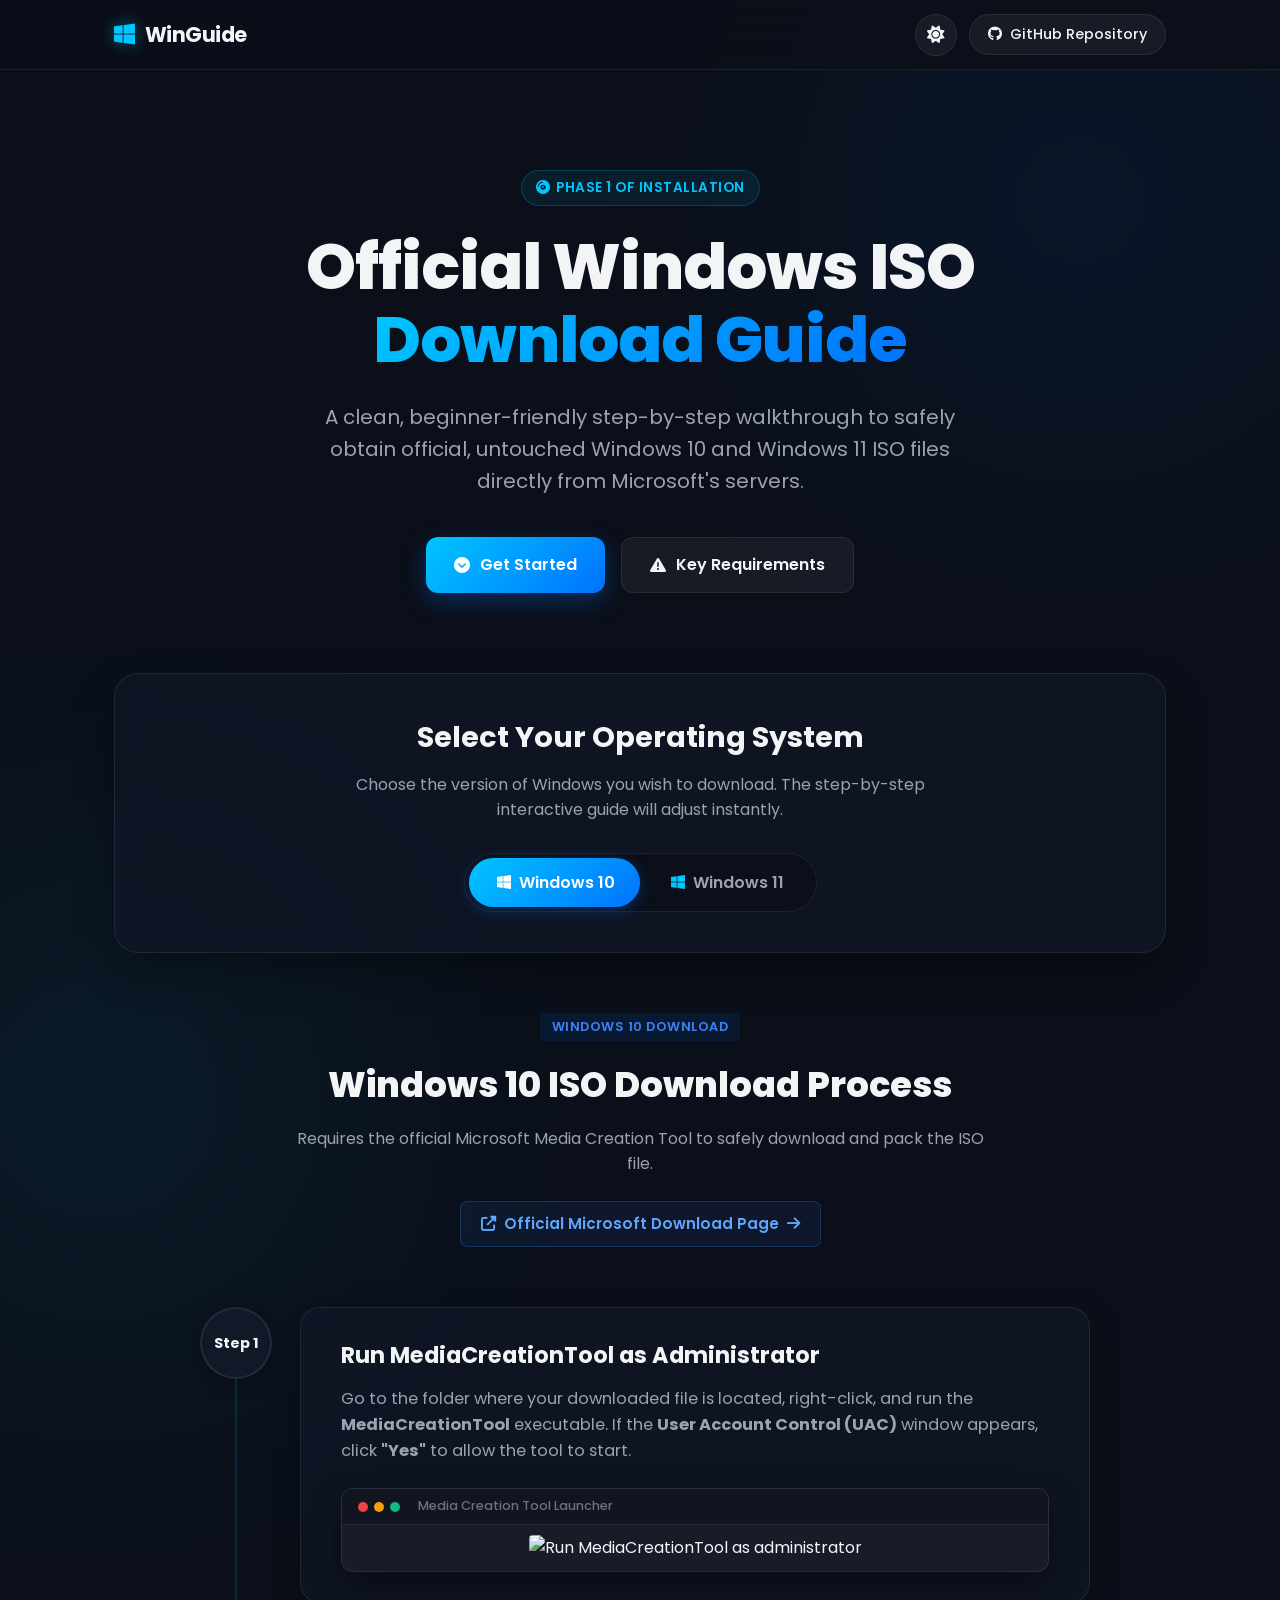
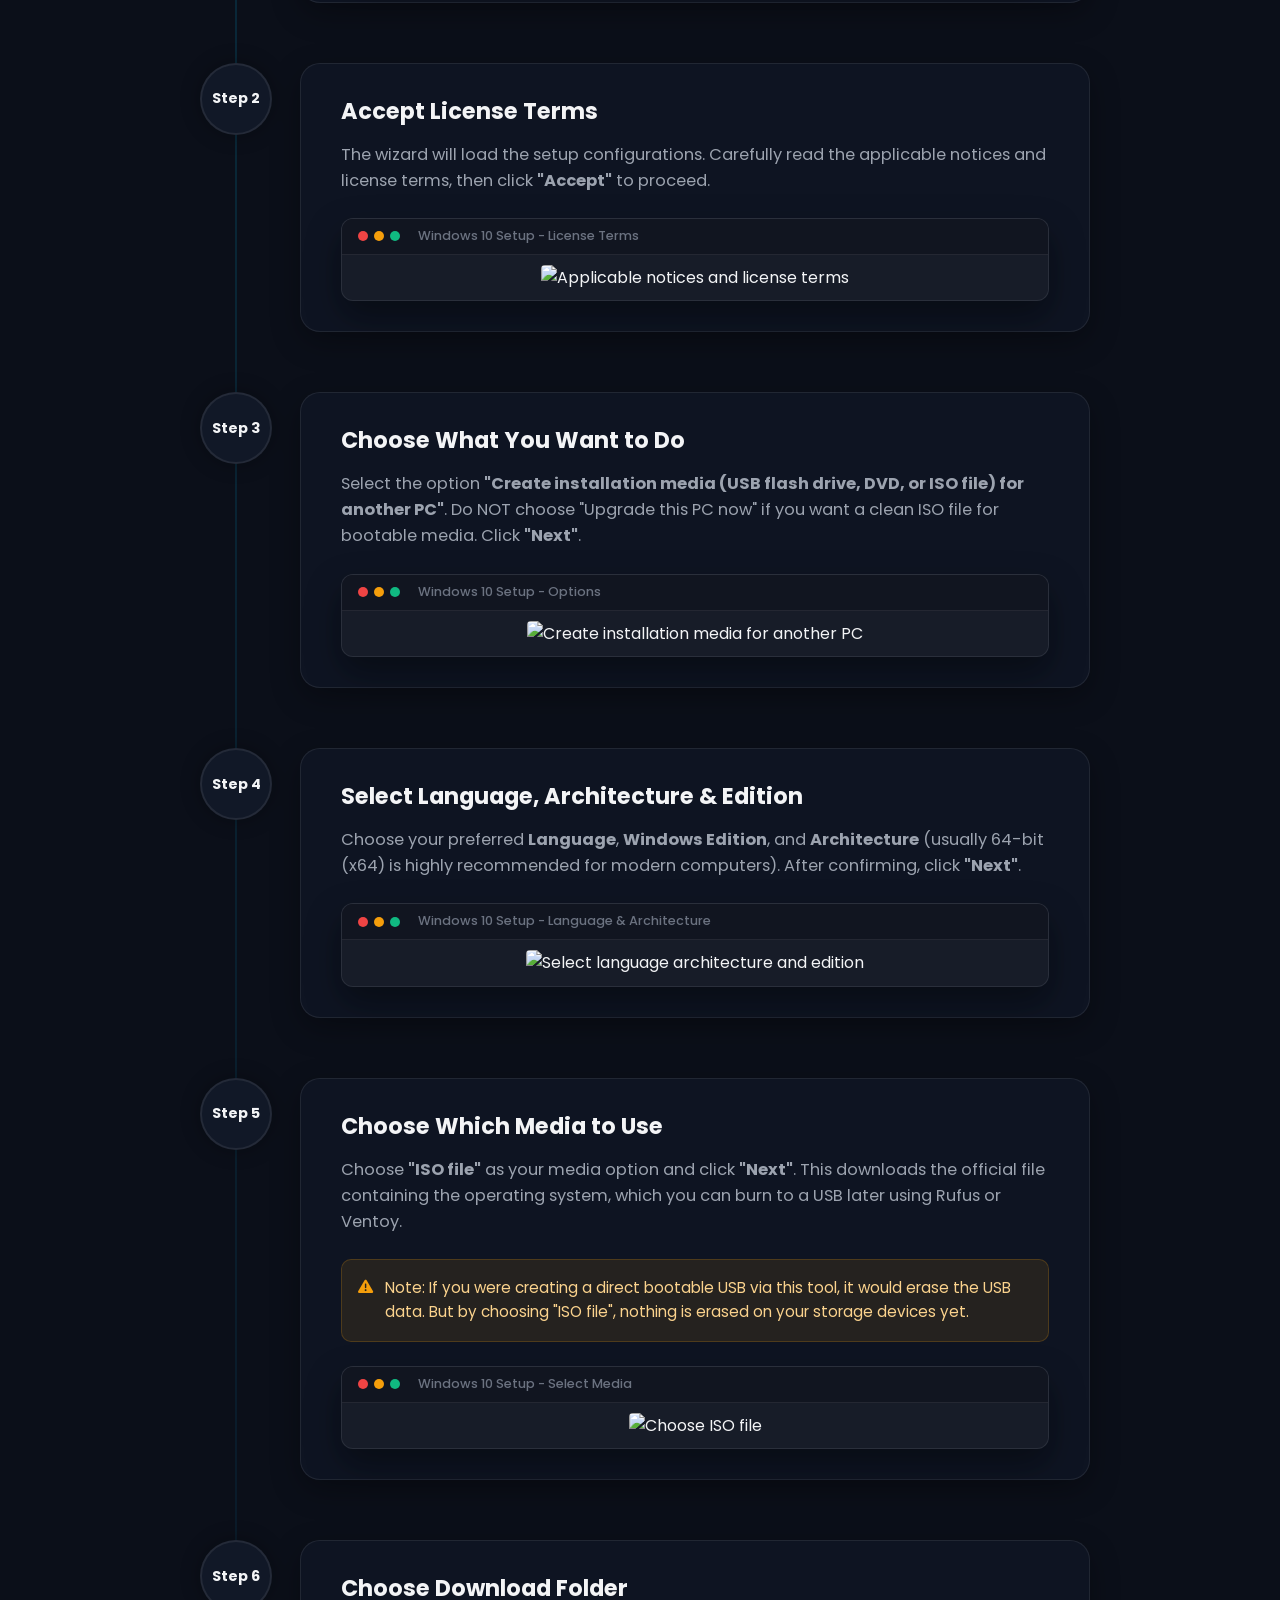
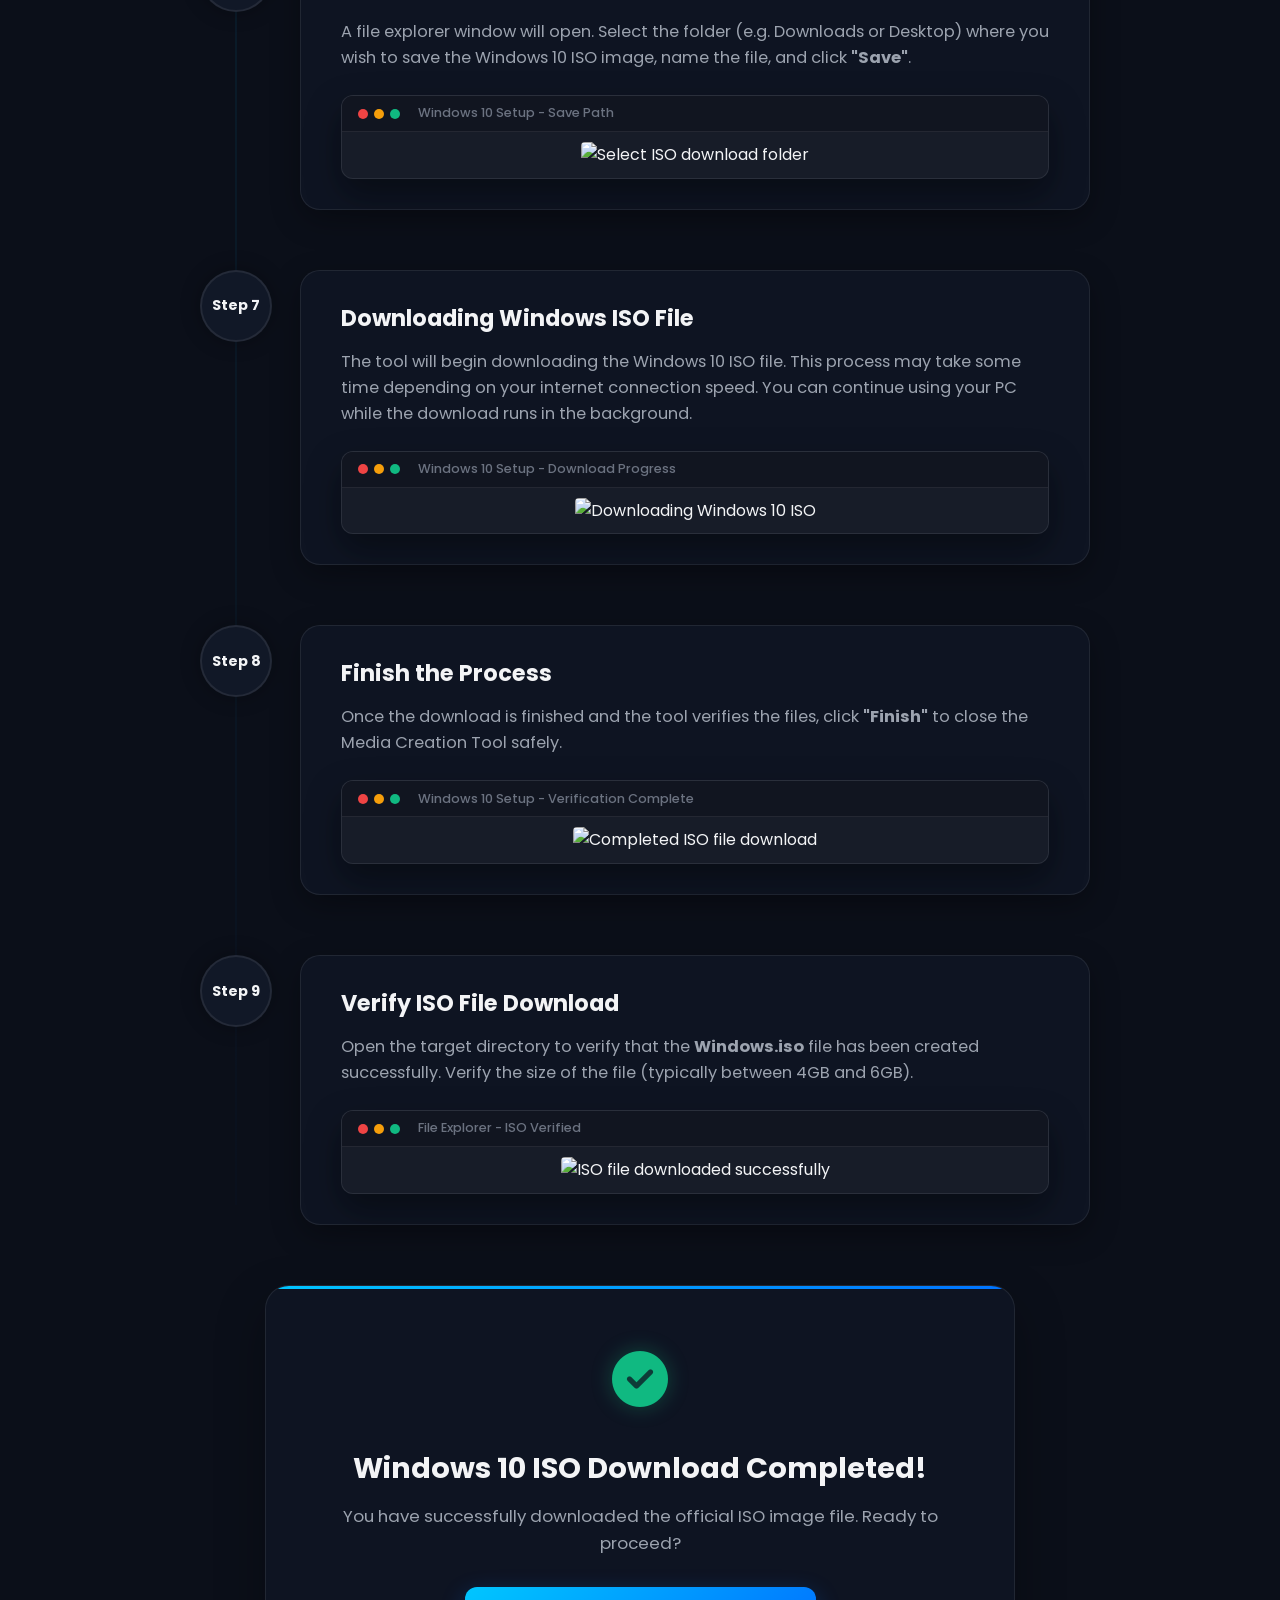
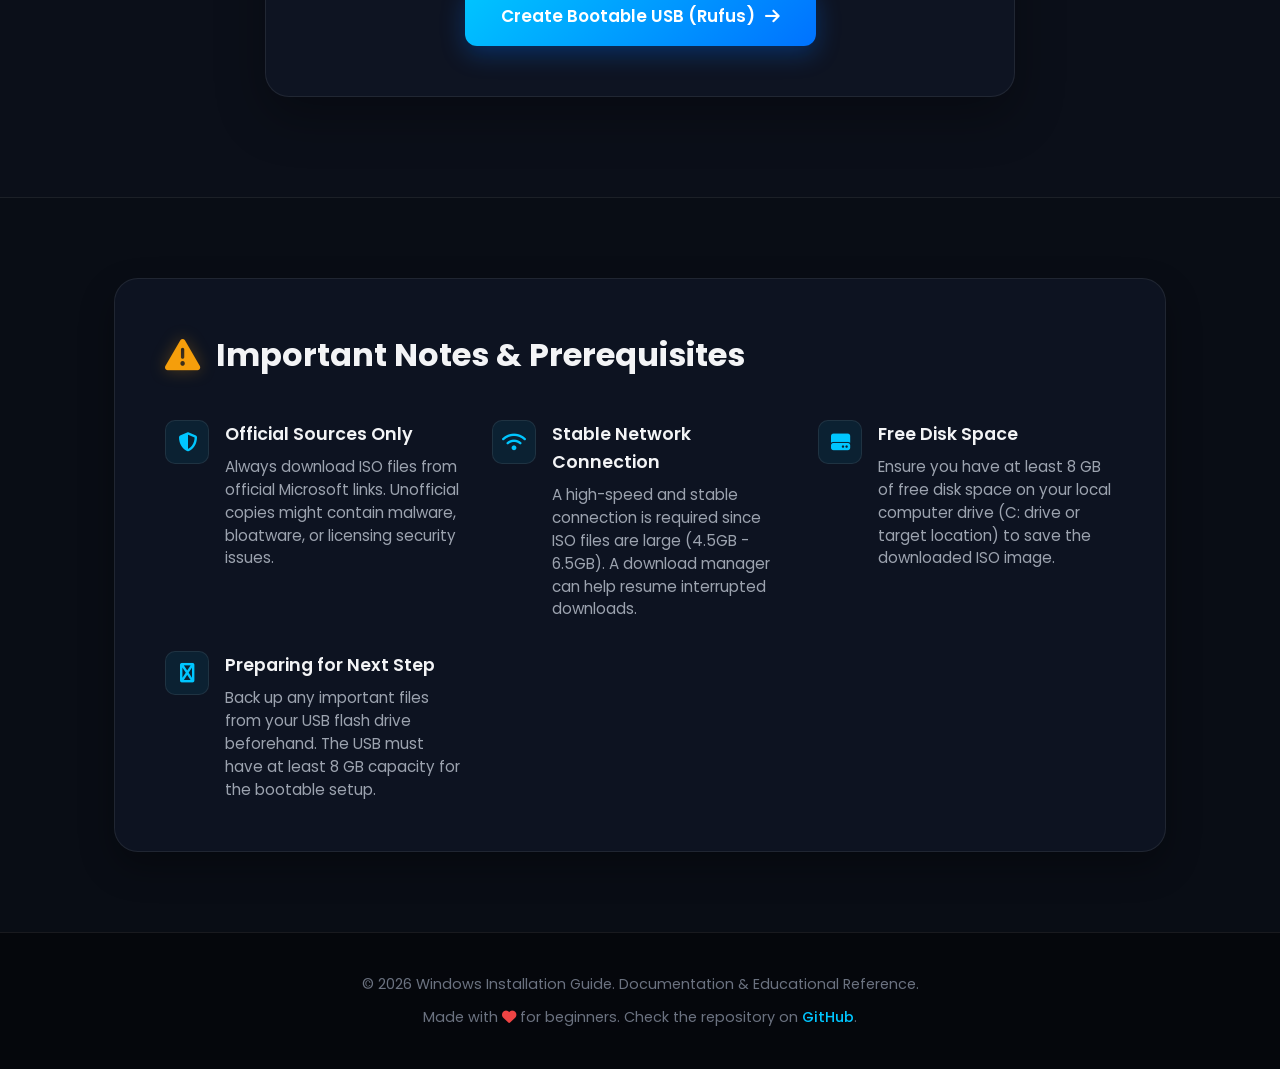
==== 01-Windows-ISO/index.html @ 9695eeeb "feat(01-Windows-ISO): add step-by-step interactive landing page website and update README summary" ====
<!DOCTYPE html>
<html lang="en">
<head>
    <meta charset="UTF-8">
    <meta name="viewport" content="width=device-width, initial-scale=1.0">
    <title>Official Windows ISO Download Guide | Step-by-Step</title>
    <!-- Meta tags for SEO -->
    <meta name="description" content="A premium, step-by-step interactive landing page guiding you on how to download official Windows 10 and Windows 11 ISO files directly from Microsoft.">
    <meta name="keywords" content="Windows 10, Windows 11, Download ISO, Official Windows ISO, Media Creation Tool, Microsoft, Guide">
    <meta name="author" content="Shariar-Ahamed">
    
    <!-- Google Fonts -->
    <link rel="preconnect" href="https://fonts.googleapis.com">
    <link rel="preconnect" href="https://fonts.gstatic.com" crossorigin>
    <link href="https://fonts.googleapis.com/css2?family=Poppins:wght@300;400;500;600;700;800&display=swap" rel="stylesheet">
    
    <!-- FontAwesome Icons -->
    <link rel="stylesheet" href="https://cdnjs.cloudflare.com/ajax/libs/font-awesome/6.4.0/css/all.min.css">
    
    <!-- Custom CSS -->
    <link rel="stylesheet" href="style.css">
</head>
<body>
    <!-- Background Glow Blobs -->
    <div class="glow-wrapper" aria-hidden="true">
        <div class="glow-blob blob-1"></div>
        <div class="glow-blob blob-2"></div>
    </div>

    <header class="main-header">
        <div class="container header-container">
            <a href="#" class="logo-link">
                <div class="logo">
                    <i class="fab fa-windows logo-icon"></i>
                    <span>WinGuide</span>
                </div>
            </a>
            <nav class="nav-links">
                <button class="theme-toggle-btn" id="theme-toggle" onclick="toggleTheme()" aria-label="Toggle theme">
                    <i class="fas fa-sun" id="theme-icon"></i>
                </button>
                <a href="https://github.com/Shariar-Ahamed/Windows-Installation-Guide" target="_blank" class="github-btn" id="header-github-link">
                    <i class="fab fa-github"></i> <span>GitHub Repository</span>
                </a>
            </nav>
        </div>
    </header>

    <main>
        <!-- Hero Section -->
        <section class="hero-section" id="hero">
            <div class="container hero-container">
                <span class="badge"><i class="fas fa-compact-disc"></i> Phase 1 of Installation</span>
                <h1 class="hero-title">Official Windows ISO <br><span class="gradient-text">Download Guide</span></h1>
                <p class="hero-subtitle">
                    A clean, beginner-friendly step-by-step walkthrough to safely obtain official, untouched Windows 10 and Windows 11 ISO files directly from Microsoft's servers.
                </p>
                <div class="hero-actions">
                    <a href="#guide-selector" class="btn btn-primary" id="cta-start-guide">
                        <i class="fas fa-chevron-circle-down"></i> Get Started
                    </a>
                    <a href="#important-notes" class="btn btn-secondary" id="cta-important-notes">
                        <i class="fas fa-exclamation-triangle"></i> Key Requirements
                    </a>
                </div>
            </div>
        </section>

        <!-- OS Selector & Toggle Section -->
        <section class="selector-section" id="guide-selector">
            <div class="container">
                <div class="selector-card">
                    <h2 class="selector-title">Select Your Operating System</h2>
                    <p class="selector-desc">Choose the version of Windows you wish to download. The step-by-step interactive guide will adjust instantly.</p>
                    
                    <div class="tabs-wrapper">
                        <div class="tab-slider-bg">
                            <button class="tab-btn active" id="tab-win10" onclick="switchOS('win10')">
                                <i class="fab fa-windows"></i> Windows 10
                            </button>
                            <button class="tab-btn" id="tab-win11" onclick="switchOS('win11')">
                                <i class="fab fa-windows blue-accent"></i> Windows 11
                            </button>
                            <div class="tab-slider" id="tab-slider"></div>
                        </div>
                    </div>
                </div>
            </div>
        </section>

        <!-- Windows 10 Step-by-Step Guide Section -->
        <section class="guide-container active" id="win10-guide-content">
            <div class="container">
                <div class="guide-header">
                    <div class="guide-info-badge">Windows 10 Download</div>
                    <h2>Windows 10 ISO Download Process</h2>
                    <p>Requires the official Microsoft Media Creation Tool to safely download and pack the ISO file.</p>
                    <a href="https://www.microsoft.com/en-us/software-download/windows10" target="_blank" class="official-download-btn" id="win10-official-link">
                        <i class="fas fa-external-link-alt"></i> Official Microsoft Download Page <i class="fas fa-arrow-right"></i>
                    </a>
                </div>

                <!-- Process Steps -->
                <div class="steps-timeline">
                    <!-- Step 1 -->
                    <div class="step-card" id="w10-step-1">
                        <div class="step-badge">Step 1</div>
                        <div class="step-content">
                            <h3 class="step-title">Run MediaCreationTool as Administrator</h3>
                            <p class="step-text">
                                Go to the folder where your downloaded file is located, right-click, and run the <strong>MediaCreationTool</strong> executable. If the <strong>User Account Control (UAC)</strong> window appears, click <strong>"Yes"</strong> to allow the tool to start.
                            </p>
                            <div class="window-mock">
                                <div class="window-header">
                                    <span class="dot dot-red"></span>
                                    <span class="dot dot-yellow"></span>
                                    <span class="dot dot-green"></span>
                                    <span class="window-title-text">Media Creation Tool Launcher</span>
                                </div>
                                <div class="window-body">
                                    <img src="https://i.postimg.cc/xTmRYmpc/Screenshot-2026-05-22-070928.png" alt="Run MediaCreationTool as administrator" class="step-image" loading="lazy">
                                </div>
                            </div>
                        </div>
                    </div>

                    <!-- Step 2 -->
                    <div class="step-card" id="w10-step-2">
                        <div class="step-badge">Step 2</div>
                        <div class="step-content">
                            <h3 class="step-title">Accept License Terms</h3>
                            <p class="step-text">
                                The wizard will load the setup configurations. Carefully read the applicable notices and license terms, then click <strong>"Accept"</strong> to proceed.
                            </p>
                            <div class="window-mock">
                                <div class="window-header">
                                    <span class="dot dot-red"></span>
                                    <span class="dot dot-yellow"></span>
                                    <span class="dot dot-green"></span>
                                    <span class="window-title-text">Windows 10 Setup - License Terms</span>
                                </div>
                                <div class="window-body">
                                    <img src="https://i.postimg.cc/2jJcr202/Iso-1.png" alt="Applicable notices and license terms" class="step-image" loading="lazy">
                                </div>
                            </div>
                        </div>
                    </div>

                    <!-- Step 3 -->
                    <div class="step-card" id="w10-step-3">
                        <div class="step-badge">Step 3</div>
                        <div class="step-content">
                            <h3 class="step-title">Choose What You Want to Do</h3>
                            <p class="step-text">
                                Select the option <strong>"Create installation media (USB flash drive, DVD, or ISO file) for another PC"</strong>. Do NOT choose "Upgrade this PC now" if you want a clean ISO file for bootable media. Click <strong>"Next"</strong>.
                            </p>
                            <div class="window-mock">
                                <div class="window-header">
                                    <span class="dot dot-red"></span>
                                    <span class="dot dot-yellow"></span>
                                    <span class="dot dot-green"></span>
                                    <span class="window-title-text">Windows 10 Setup - Options</span>
                                </div>
                                <div class="window-body">
                                    <img src="https://i.postimg.cc/BvVYbpqG/Iso-2.png" alt="Create installation media for another PC" class="step-image" loading="lazy">
                                </div>
                            </div>
                        </div>
                    </div>

                    <!-- Step 4 -->
                    <div class="step-card" id="w10-step-4">
                        <div class="step-badge">Step 4</div>
                        <div class="step-content">
                            <h3 class="step-title">Select Language, Architecture & Edition</h3>
                            <p class="step-text">
                                Choose your preferred <strong>Language</strong>, <strong>Windows Edition</strong>, and <strong>Architecture</strong> (usually 64-bit (x64) is highly recommended for modern computers). After confirming, click <strong>"Next"</strong>.
                            </p>
                            <div class="window-mock">
                                <div class="window-header">
                                    <span class="dot dot-red"></span>
                                    <span class="dot dot-yellow"></span>
                                    <span class="dot dot-green"></span>
                                    <span class="window-title-text">Windows 10 Setup - Language & Architecture</span>
                                </div>
                                <div class="window-body">
                                    <img src="https://i.postimg.cc/7L0GJY4b/Iso-3.png" alt="Select language architecture and edition" class="step-image" loading="lazy">
                                </div>
                            </div>
                        </div>
                    </div>

                    <!-- Step 5 -->
                    <div class="step-card" id="w10-step-5">
                        <div class="step-badge">Step 5</div>
                        <div class="step-content">
                            <h3 class="step-title">Choose Which Media to Use</h3>
                            <p class="step-text">
                                Choose <strong>"ISO file"</strong> as your media option and click <strong>"Next"</strong>. This downloads the official file containing the operating system, which you can burn to a USB later using Rufus or Ventoy.
                            </p>
                            <div class="step-alert warning">
                                <i class="fas fa-exclamation-triangle"></i>
                                <span>Note: If you were creating a direct bootable USB via this tool, it would erase the USB data. But by choosing "ISO file", nothing is erased on your storage devices yet.</span>
                            </div>
                            <div class="window-mock">
                                <div class="window-header">
                                    <span class="dot dot-red"></span>
                                    <span class="dot dot-yellow"></span>
                                    <span class="dot dot-green"></span>
                                    <span class="window-title-text">Windows 10 Setup - Select Media</span>
                                </div>
                                <div class="window-body">
                                    <img src="https://i.postimg.cc/Hs8pkvHR/Iso-4.png" alt="Choose ISO file" class="step-image" loading="lazy">
                                </div>
                            </div>
                        </div>
                    </div>

                    <!-- Step 6 -->
                    <div class="step-card" id="w10-step-6">
                        <div class="step-badge">Step 6</div>
                        <div class="step-content">
                            <h3 class="step-title">Choose Download Folder</h3>
                            <p class="step-text">
                                A file explorer window will open. Select the folder (e.g. Downloads or Desktop) where you wish to save the Windows 10 ISO image, name the file, and click <strong>"Save"</strong>.
                            </p>
                            <div class="window-mock">
                                <div class="window-header">
                                    <span class="dot dot-red"></span>
                                    <span class="dot dot-yellow"></span>
                                    <span class="dot dot-green"></span>
                                    <span class="window-title-text">Windows 10 Setup - Save Path</span>
                                </div>
                                <div class="window-body">
                                    <img src="https://i.postimg.cc/Dy82zqtx/Iso-5.png" alt="Select ISO download folder" class="step-image" loading="lazy">
                                </div>
                            </div>
                        </div>
                    </div>

                    <!-- Step 7 -->
                    <div class="step-card" id="w10-step-7">
                        <div class="step-badge">Step 7</div>
                        <div class="step-content">
                            <h3 class="step-title">Downloading Windows ISO File</h3>
                            <p class="step-text">
                                The tool will begin downloading the Windows 10 ISO file. This process may take some time depending on your internet connection speed. You can continue using your PC while the download runs in the background.
                            </p>
                            <div class="window-mock">
                                <div class="window-header">
                                    <span class="dot dot-red"></span>
                                    <span class="dot dot-yellow"></span>
                                    <span class="dot dot-green"></span>
                                    <span class="window-title-text">Windows 10 Setup - Download Progress</span>
                                </div>
                                <div class="window-body">
                                    <img src="https://i.postimg.cc/Qd7ShySs/Iso-6.png" alt="Downloading Windows 10 ISO" class="step-image" loading="lazy">
                                </div>
                            </div>
                        </div>
                    </div>

                    <!-- Step 8 -->
                    <div class="step-card" id="w10-step-8">
                        <div class="step-badge">Step 8</div>
                        <div class="step-content">
                            <h3 class="step-title">Finish the Process</h3>
                            <p class="step-text">
                                Once the download is finished and the tool verifies the files, click <strong>"Finish"</strong> to close the Media Creation Tool safely.
                            </p>
                            <div class="window-mock">
                                <div class="window-header">
                                    <span class="dot dot-red"></span>
                                    <span class="dot dot-yellow"></span>
                                    <span class="dot dot-green"></span>
                                    <span class="window-title-text">Windows 10 Setup - Verification Complete</span>
                                </div>
                                <div class="window-body">
                                    <img src="https://i.postimg.cc/xTpTns8x/Iso-7.png" alt="Completed ISO file download" class="step-image" loading="lazy">
                                </div>
                            </div>
                        </div>
                    </div>

                    <!-- Step 9 -->
                    <div class="step-card" id="w10-step-9">
                        <div class="step-badge">Step 9</div>
                        <div class="step-content">
                            <h3 class="step-title">Verify ISO File Download</h3>
                            <p class="step-text">
                                Open the target directory to verify that the <strong>Windows.iso</strong> file has been created successfully. Verify the size of the file (typically between 4GB and 6GB).
                            </p>
                            <div class="window-mock">
                                <div class="window-header">
                                    <span class="dot dot-red"></span>
                                    <span class="dot dot-yellow"></span>
                                    <span class="dot dot-green"></span>
                                    <span class="window-title-text">File Explorer - ISO Verified</span>
                                </div>
                                <div class="window-body">
                                    <img src="https://i.postimg.cc/3x26nRsk/Iso-8.png" alt="ISO file downloaded successfully" class="step-image" loading="lazy">
                                </div>
                            </div>
                        </div>
                    </div>
                </div>

                <div class="success-footer-card">
                    <div class="success-icon"><i class="fas fa-check-circle"></i></div>
                    <h3>Windows 10 ISO Download Completed!</h3>
                    <p>You have successfully downloaded the official ISO image file. Ready to proceed?</p>
                    <a href="../02-Bootable-USB-Setup/README.md" class="btn btn-primary btn-next-step" id="w10-next-step-link">
                        Create Bootable USB (Rufus) <i class="fas fa-arrow-right"></i>
                    </a>
                </div>
            </div>
        </section>

        <!-- Windows 11 Step-by-Step Guide Section -->
        <section class="guide-container" id="win11-guide-content">
            <div class="container">
                <div class="guide-header">
                    <div class="guide-info-badge win11-badge">Windows 11 Download</div>
                    <h2>Windows 11 ISO Download Process</h2>
                    <p>Windows 11 ISO files can be downloaded directly from the browser without needing a Media Creation Tool.</p>
                    <a href="https://www.microsoft.com/en-us/software-download/windows11" target="_blank" class="official-download-btn win11-btn" id="win11-official-link">
                        <i class="fas fa-external-link-alt"></i> Official Microsoft Download Page <i class="fas fa-arrow-right"></i>
                    </a>
                </div>

                <!-- Process Steps -->
                <div class="steps-timeline">
                    <!-- Step 1 -->
                    <div class="step-card" id="w11-step-1">
                        <div class="step-badge win11-bg">Step 1</div>
                        <div class="step-content">
                            <h3 class="step-title">Select Windows 11 Multi-Edition ISO</h3>
                            <p class="step-text">
                                On the Microsoft Windows 11 download page, scroll down to the section titled <strong>"Download Windows 11 Disk Image (ISO) for x64 Devices"</strong>. In the dropdown menu, select <strong>"Windows 11 (multi-edition ISO for x64 devices)"</strong>, then click <strong>"Download Now"</strong>.
                            </p>
                            <div class="window-mock">
                                <div class="window-header">
                                    <span class="dot dot-red"></span>
                                    <span class="dot dot-yellow"></span>
                                    <span class="dot dot-green"></span>
                                    <span class="window-title-text">Microsoft Edge - Choose Windows 11 ISO</span>
                                </div>
                                <div class="window-body">
                                    <img src="https://i.postimg.cc/kgSyJCBz/win-11-1.png" alt="Select Windows 11 and Confirm" class="step-image" loading="lazy">
                                </div>
                            </div>
                        </div>
                    </div>

                    <!-- Step 2 -->
                    <div class="step-card" id="w11-step-2">
                        <div class="step-badge win11-bg">Step 2</div>
                        <div class="step-content">
                            <h3 class="step-title">Select Product Language</h3>
                            <p class="step-text">
                                A new section will appear asking to select the product language. Choose your preferred language (e.g., <strong>English (United States)</strong> or <strong>English International</strong>) and click <strong>"Confirm"</strong>.
                            </p>
                            <div class="window-mock">
                                <div class="window-header">
                                    <span class="dot dot-red"></span>
                                    <span class="dot dot-yellow"></span>
                                    <span class="dot dot-green"></span>
                                    <span class="window-title-text">Microsoft Edge - Language Selection</span>
                                </div>
                                <div class="window-body">
                                    <img src="https://i.postimg.cc/kgNtYgVb/win-11-2.png" alt="Select Windows 11 product language" class="step-image" loading="lazy">
                                </div>
                            </div>
                        </div>
                    </div>

                    <!-- Step 3 -->
                    <div class="step-card" id="w11-step-3">
                        <div class="step-badge win11-bg">Step 3</div>
                        <div class="step-content">
                            <h3 class="step-title">Download Windows 11 ISO File</h3>
                            <p class="step-text">
                                A download link will be generated (valid for 24 hours). Click on the <strong>"64-bit Download"</strong> button to start downloading the Windows 11 ISO image file directly through your web browser.
                            </p>
                            <div class="window-mock">
                                <div class="window-header">
                                    <span class="dot dot-red"></span>
                                    <span class="dot dot-yellow"></span>
                                    <span class="dot dot-green"></span>
                                    <span class="window-title-text">Microsoft Edge - Direct Download Button</span>
                                </div>
                                <div class="window-body">
                                    <img src="https://i.postimg.cc/59Z3Zj0M/win-11-3.png" alt="64-bit Download Windows 11 ISO file" class="step-image" loading="lazy">
                                </div>
                            </div>
                        </div>
                    </div>

                    <!-- Step 4 -->
                    <div class="step-card" id="w11-step-4">
                        <div class="step-badge win11-bg">Step 4</div>
                        <div class="step-content">
                            <h3 class="step-title">Verify Downloaded ISO File</h3>
                            <p class="step-text">
                                Monitor your browser's download manager. Once finished, navigate to your download directory and verify the ISO file. It will typically be named similarly to <code>Win11_25H2_English_x64_v2.iso</code> (depending on the release version) and have a size of around 5GB to 6.5GB.
                            </p>
                            <div class="window-mock">
                                <div class="window-header">
                                    <span class="dot dot-red"></span>
                                    <span class="dot dot-yellow"></span>
                                    <span class="dot dot-green"></span>
                                    <span class="window-title-text">Browser Downloads History</span>
                                </div>
                                <div class="window-body">
                                    <img src="https://i.postimg.cc/tTV24RhD/win-11-4.png" alt="Verify Windows 11 ISO download" class="step-image" loading="lazy">
                                </div>
                            </div>
                        </div>
                    </div>
                </div>

                <div class="success-footer-card">
                    <div class="success-icon win11-text"><i class="fas fa-check-circle"></i></div>
                    <h3>Windows 11 ISO Download Completed!</h3>
                    <p>You have successfully downloaded the official Windows 11 ISO file. Ready to proceed?</p>
                    <a href="../02-Bootable-USB-Setup/README.md" class="btn btn-primary win11-bg btn-next-step" id="w11-next-step-link">
                        Create Bootable USB (Rufus) <i class="fas fa-arrow-right"></i>
                    </a>
                </div>
            </div>
        </section>

        <!-- Important Notes Section -->
        <section class="notes-section" id="important-notes">
            <div class="container">
                <div class="notes-card">
                    <div class="notes-header">
                        <i class="fas fa-exclamation-triangle warning-icon"></i>
                        <h2>Important Notes & Prerequisites</h2>
                    </div>
                    <div class="notes-grid">
                        <div class="note-item">
                            <div class="note-icon"><i class="fas fa-shield-alt"></i></div>
                            <div class="note-info">
                                <h4>Official Sources Only</h4>
                                <p>Always download ISO files from official Microsoft links. Unofficial copies might contain malware, bloatware, or licensing security issues.</p>
                            </div>
                        </div>
                        <div class="note-item">
                            <div class="note-icon"><i class="fas fa-wifi"></i></div>
                            <div class="note-info">
                                <h4>Stable Network Connection</h4>
                                <p>A high-speed and stable connection is required since ISO files are large (4.5GB - 6.5GB). A download manager can help resume interrupted downloads.</p>
                            </div>
                        </div>
                        <div class="note-item">
                            <div class="note-icon"><i class="fas fa-hdd"></i></div>
                            <div class="note-info">
                                <h4>Free Disk Space</h4>
                                <p>Ensure you have at least 8 GB of free disk space on your local computer drive (C: drive or target location) to save the downloaded ISO image.</p>
                            </div>
                        </div>
                        <div class="note-item">
                            <div class="note-icon"><i class="fas fa-usb"></i></div>
                            <div class="note-info">
                                <h4>Preparing for Next Step</h4>
                                <p>Back up any important files from your USB flash drive beforehand. The USB must have at least 8 GB capacity for the bootable setup.</p>
                            </div>
                        </div>
                    </div>
                </div>
            </div>
        </section>
    </main>

    <!-- Footer -->
    <footer class="main-footer">
        <div class="container footer-content">
            <p>&copy; 2026 Windows Installation Guide. Documentation & Educational Reference.</p>
            <p>Made with <i class="fas fa-heart" style="color: #ef4444;"></i> for beginners. Check the repository on <a href="https://github.com/Shariar-Ahamed/Windows-Installation-Guide" target="_blank" class="footer-link">GitHub</a>.</p>
        </div>
    </footer>

    <!-- JS Logic for Tabs Switching -->
    <script>
        function switchOS(os) {
            // Get elements
            const tabWin10 = document.getElementById('tab-win10');
            const tabWin11 = document.getElementById('tab-win11');
            const slider = document.getElementById('tab-slider');
            const win10Content = document.getElementById('win10-guide-content');
            const win11Content = document.getElementById('win11-guide-content');

            if (os === 'win10') {
                // Set active tab
                tabWin10.classList.add('active');
                tabWin11.classList.remove('active');
                slider.style.left = '4px';
                
                // Show content
                win10Content.classList.add('active');
                win11Content.classList.remove('active');
            } else if (os === 'win11') {
                // Set active tab
                tabWin11.classList.add('active');
                tabWin10.classList.remove('active');
                
                // Calculate width to position the slider thumb on Windows 11
                const btnWidth = tabWin10.offsetWidth;
                slider.style.left = (btnWidth + 4) + 'px';

                // Show content
                win11Content.classList.add('active');
                win10Content.classList.remove('active');
            }
        }

        // Adjust tab slider position on window resize
        window.addEventListener('resize', () => {
            const activeTab = document.querySelector('.tab-btn.active');
            if (activeTab && activeTab.id === 'tab-win11') {
                switchOS('win11');
            } else {
                switchOS('win10');
            }
        });

        // Theme Toggling Logic
        function initTheme() {
            const currentTheme = localStorage.getItem('theme') || 'dark';
            const themeIcon = document.getElementById('theme-icon');
            
            if (currentTheme === 'light') {
                document.body.classList.add('light-mode');
                themeIcon.className = 'fas fa-moon';
            } else {
                document.body.classList.remove('light-mode');
                themeIcon.className = 'fas fa-sun';
            }
        }

        function toggleTheme() {
            const themeIcon = document.getElementById('theme-icon');
            if (document.body.classList.contains('light-mode')) {
                document.body.classList.remove('light-mode');
                localStorage.setItem('theme', 'dark');
                themeIcon.className = 'fas fa-sun';
            } else {
                document.body.classList.add('light-mode');
                localStorage.setItem('theme', 'light');
                themeIcon.className = 'fas fa-moon';
            }
        }

        // Initialize theme on load
        window.addEventListener('DOMContentLoaded', initTheme);
    </script>
</body>
</html>
---- 01-Windows-ISO/style.css ----
/* ==========================================================================
   Base Styles & Reset & Theme System
   ========================================================================== */
:root {
    --bg-dark: #0b0f19;
    --bg-card: rgba(17, 24, 39, 0.7);
    --bg-card-hover: rgba(22, 28, 45, 0.85);
    --header-bg: rgba(11, 15, 25, 0.75);
    
    --text-primary: #f3f4f6;
    --text-secondary: #9ca3af;
    --text-muted: #6b7280;
    
    --primary-gradient: linear-gradient(135deg, #00c6ff, #0072ff);
    --win11-gradient: linear-gradient(135deg, #10b981, #059669);
    --border-color: rgba(255, 255, 255, 0.08);
    --border-hover: rgba(0, 198, 255, 0.3);
    
    --accent-blue: #0088ff;
    --accent-glow: rgba(0, 114, 255, 0.15);
    --warning-yellow: #f59e0b;
    --warning-glow: rgba(245, 158, 11, 0.1);
    --success-green: #10b981;
    
    --font-primary: 'Poppins', sans-serif;
    --font-header: 'Poppins', sans-serif;
    
    --transition-smooth: all 0.3s cubic-bezier(0.4, 0, 0.2, 1);
    
    --window-header-bg: #111520;
    --window-mock-bg: #181d2a;
    --blob-opacity: 0.18;
    
    --shadow-card: rgba(0, 0, 0, 0.3);
    --shadow-window: rgba(0, 0, 0, 0.4);
    --shadow-glow: rgba(0, 198, 255, 0.08);
    
    --btn-bg: rgba(255, 255, 255, 0.05);
    --btn-bg-hover: rgba(255, 255, 255, 0.1);
    
    --tab-bg: rgba(0, 0, 0, 0.25);
    --badge-bg: #111827;
    --notes-bg: rgba(0, 0, 0, 0.15);
    --footer-bg: #05070c;
    
    /* New theme-specific colors to improve Light Mode readability */
    --logo-color: #00c6ff;
    --logo-shadow: drop-shadow(0 0 8px rgba(0, 198, 255, 0.4));
    --badge-text: #00c6ff;
    --badge-bg-tag: rgba(0, 198, 255, 0.08);
    --badge-border: rgba(0, 198, 255, 0.2);
    --link-color: #00c6ff;
    --note-icon-color: #00c6ff;
    --note-icon-bg: rgba(0, 198, 255, 0.08);
    --btn-outline-text: #60a5fa;
    --btn-outline-bg: rgba(59, 130, 246, 0.08);
    --win11-outline-text: #34d399;
    --win11-outline-bg: rgba(16, 185, 129, 0.08);
}

body.light-mode {
    --bg-dark: #f3f4f6;
    --bg-card: rgba(255, 255, 255, 0.85);
    --bg-card-hover: rgba(255, 255, 255, 0.95);
    --header-bg: rgba(243, 244, 246, 0.8);
    
    --text-primary: #111827;
    --text-secondary: #4b5563;
    --text-muted: #9ca3af;
    
    --border-color: rgba(0, 0, 0, 0.08);
    --border-hover: rgba(0, 114, 255, 0.4);
    
    --accent-glow: rgba(0, 114, 255, 0.05);
    --warning-glow: rgba(245, 158, 11, 0.05);
    
    --window-header-bg: #e5e7eb;
    --window-mock-bg: #ffffff;
    --blob-opacity: 0.06;
    
    --shadow-card: rgba(0, 0, 0, 0.06);
    --shadow-window: rgba(0, 0, 0, 0.12);
    --shadow-glow: rgba(0, 114, 255, 0.03);
    
    --btn-bg: rgba(0, 0, 0, 0.05);
    --btn-bg-hover: rgba(0, 0, 0, 0.08);
    
    --tab-bg: rgba(0, 0, 0, 0.05);
    --badge-bg: #ffffff;
    --notes-bg: rgba(0, 0, 0, 0.03);
    --footer-bg: #e5e7eb;
    
    /* Light Mode improvements */
    --logo-color: #0078d4;
    --logo-shadow: none;
    --badge-text: #0066cc;
    --badge-bg-tag: rgba(0, 102, 204, 0.06);
    --badge-border: rgba(0, 102, 204, 0.15);
    --link-color: #0066cc;
    --note-icon-color: #0078d4;
    --note-icon-bg: rgba(0, 120, 212, 0.06);
    --btn-outline-text: #1d4ed8;
    --btn-outline-bg: rgba(29, 78, 216, 0.06);
    --win11-outline-text: #047857;
    --win11-outline-bg: rgba(4, 120, 87, 0.06);
}

html, body {
    overflow-x: hidden;
    max-width: 100%;
    width: 100%;
}

header, main, footer {
    width: 100%;
    max-width: 100%;
}

* {
    margin: 0;
    padding: 0;
    box-sizing: border-box;
    scroll-behavior: smooth;
}

body {
    background-color: var(--bg-dark);
    color: var(--text-primary);
    font-family: var(--font-primary);
    line-height: 1.6;
    position: relative;
    transition: background-color 0.3s ease, color 0.3s ease;
}

/* Background Glow Blobs */
.glow-wrapper {
    position: absolute;
    top: 0;
    left: 0;
    width: 100%;
    height: 100%;
    overflow: hidden;
    z-index: -1;
    pointer-events: none;
}

.glow-blob {
    position: absolute;
    width: 600px;
    height: 600px;
    border-radius: 50%;
    filter: blur(140px);
    opacity: var(--blob-opacity);
    transition: opacity 0.3s ease;
}

.blob-1 {
    background: radial-gradient(circle, #0072ff 0%, transparent 70%);
    top: -100px;
    right: -100px;
}

.blob-2 {
    background: radial-gradient(circle, #00c6ff 0%, transparent 70%);
    top: 800px;
    left: -200px;
}

/* Utilities */
.container {
    width: 100%;
    max-width: 1100px;
    margin: 0 auto;
    padding: 0 24px;
}

.gradient-text {
    background: var(--primary-gradient);
    -webkit-background-clip: text;
    background-clip: text;
    -webkit-text-fill-color: transparent;
    display: inline-block;
}

/* ==========================================================================
   Header / Navigation
   ========================================================================== */
.main-header {
    background: var(--header-bg);
    backdrop-filter: blur(16px);
    -webkit-backdrop-filter: blur(16px);
    border-bottom: 1px solid var(--border-color);
    position: fixed;
    top: 0;
    left: 0;
    right: 0;
    height: 70px;
    z-index: 1000;
    display: flex;
    align-items: center;
    transition: background 0.3s ease, border-color 0.3s ease;
}

.header-container {
    display: flex;
    justify-content: space-between;
    align-items: center;
}

.logo-link {
    text-decoration: none;
    color: inherit;
}

.logo {
    display: flex;
    align-items: center;
    gap: 10px;
    font-family: var(--font-header);
    font-size: 1.3rem;
    font-weight: 700;
    letter-spacing: -0.5px;
}

.logo-icon {
    font-size: 1.5rem;
    color: var(--logo-color);
    filter: var(--logo-shadow);
    transition: var(--transition-smooth);
}

.nav-links {
    display: flex;
    align-items: center;
    gap: 12px;
}

.theme-toggle-btn {
    display: inline-flex;
    align-items: center;
    justify-content: center;
    width: 42px;
    height: 42px;
    border-radius: 50%;
    background: var(--btn-bg);
    border: 1px solid var(--border-color);
    color: var(--text-primary);
    cursor: pointer;
    font-size: 1.1rem;
    transition: var(--transition-smooth);
    outline: none;
}

.theme-toggle-btn:hover {
    background: var(--btn-bg-hover);
    border-color: var(--border-hover);
    transform: scale(1.05);
}

.github-btn {
    display: inline-flex;
    align-items: center;
    gap: 8px;
    background: var(--btn-bg);
    border: 1px solid var(--border-color);
    color: var(--text-primary);
    padding: 8px 18px;
    border-radius: 99px;
    font-size: 0.9rem;
    font-weight: 500;
    text-decoration: none;
    transition: var(--transition-smooth);
}

.github-btn:hover {
    background: var(--btn-bg-hover);
    border-color: var(--border-hover);
    transform: translateY(-1px);
}

/* ==========================================================================
   Hero Section
   ========================================================================== */
.hero-section {
    padding-top: 170px;
    padding-bottom: 80px;
    text-align: center;
    position: relative;
}

.hero-container {
    max-width: 800px;
}

.badge {
    display: inline-flex;
    align-items: center;
    gap: 6px;
    background: var(--badge-bg-tag);
    border: 1px solid var(--badge-border);
    color: var(--badge-text);
    padding: 6px 14px;
    border-radius: 99px;
    font-size: 0.85rem;
    font-weight: 600;
    text-transform: uppercase;
    letter-spacing: 0.5px;
    margin-bottom: 24px;
    transition: var(--transition-smooth);
}

.hero-title {
    font-family: var(--font-header);
    font-size: clamp(2.3rem, 5.5vw, 4rem);
    font-weight: 800;
    line-height: 1.15;
    letter-spacing: -1px;
    margin-bottom: 24px;
    color: var(--text-primary);
}

.hero-subtitle {
    color: var(--text-secondary);
    font-size: clamp(1.05rem, 2vw, 1.25rem);
    font-weight: 400;
    max-width: 680px;
    margin: 0 auto 40px auto;
}

.hero-actions {
    display: flex;
    justify-content: center;
    gap: 16px;
    flex-wrap: wrap;
}

/* Buttons */
.btn {
    display: inline-flex;
    align-items: center;
    gap: 10px;
    padding: 14px 28px;
    border-radius: 12px;
    font-size: 1rem;
    font-weight: 600;
    text-decoration: none;
    transition: var(--transition-smooth);
    cursor: pointer;
    border: none;
}

.btn-primary {
    background: var(--primary-gradient);
    color: #ffffff;
    box-shadow: 0 8px 24px rgba(0, 114, 255, 0.3);
}

.btn-primary:hover {
    transform: translateY(-2px);
    box-shadow: 0 12px 30px rgba(0, 114, 255, 0.45);
}

.btn-secondary {
    background: var(--btn-bg);
    border: 1px solid var(--border-color);
    color: var(--text-primary);
}

.btn-secondary:hover {
    background: var(--btn-bg-hover);
    border-color: var(--border-hover);
    transform: translateY(-2px);
}

/* ==========================================================================
   Selector / OS Switcher
   ========================================================================== */
.selector-section {
    padding-bottom: 60px;
}

.selector-card {
    background: var(--bg-card);
    backdrop-filter: blur(12px);
    -webkit-backdrop-filter: blur(12px);
    border: 1px solid var(--border-color);
    border-radius: 24px;
    padding: 40px;
    text-align: center;
    box-shadow: 0 20px 40px var(--shadow-card);
    transition: background-color 0.3s ease, border-color 0.3s ease, box-shadow 0.3s ease;
}

.selector-title {
    font-family: var(--font-header);
    font-size: 1.8rem;
    font-weight: 700;
    margin-bottom: 12px;
    color: var(--text-primary);
}

.selector-desc {
    color: var(--text-secondary);
    max-width: 600px;
    margin: 0 auto 30px auto;
}

.tabs-wrapper {
    display: flex;
    justify-content: center;
}

.tab-slider-bg {
    background: var(--tab-bg);
    border: 1px solid var(--border-color);
    padding: 4px;
    border-radius: 99px;
    display: flex;
    position: relative;
    z-index: 1;
    transition: background-color 0.3s ease, border-color 0.3s ease;
}

.tab-btn {
    background: transparent;
    border: none;
    outline: none;
    color: var(--text-secondary);
    font-family: var(--font-header);
    font-size: 1rem;
    font-weight: 600;
    padding: 12px 28px;
    border-radius: 99px;
    cursor: pointer;
    display: flex;
    align-items: center;
    gap: 8px;
    z-index: 2;
    transition: color 0.3s ease;
}

.tab-btn.active {
    color: #ffffff;
}

.tab-slider {
    position: absolute;
    top: 4px;
    left: 4px;
    bottom: 4px;
    width: calc(50% - 4px);
    background: var(--primary-gradient);
    border-radius: 99px;
    z-index: 0;
    transition: left 0.3s cubic-bezier(0.4, 0, 0.2, 1);
    box-shadow: 0 4px 15px rgba(0, 114, 255, 0.3);
}

.blue-accent {
    color: #00c6ff;
}

/* ==========================================================================
   Guide Layouts
   ========================================================================== */
.guide-container {
    display: none;
    padding-bottom: 100px;
    animation: fadeUp 0.5s ease forwards;
}

.guide-container.active {
    display: block;
}

@keyframes fadeUp {
    from {
        opacity: 0;
        transform: translateY(20px);
    }
    to {
        opacity: 1;
        transform: translateY(0);
    }
}

.guide-header {
    text-align: center;
    max-width: 700px;
    margin: 0 auto 60px auto;
}

.guide-info-badge {
    display: inline-block;
    background: rgba(0, 114, 255, 0.1);
    color: #3b82f6;
    font-size: 0.8rem;
    font-weight: 600;
    padding: 4px 12px;
    border-radius: 4px;
    text-transform: uppercase;
    letter-spacing: 0.5px;
    margin-bottom: 16px;
}

.win11-badge {
    background: rgba(16, 185, 129, 0.1);
    color: #10b981;
}

.guide-header h2 {
    font-family: var(--font-header);
    font-size: 2.2rem;
    font-weight: 800;
    margin-bottom: 12px;
    color: var(--text-primary);
}

.guide-header p {
    color: var(--text-secondary);
    margin-bottom: 24px;
}

.official-download-btn {
    display: inline-flex;
    align-items: center;
    gap: 8px;
    background: var(--btn-outline-bg);
    border: 1px solid rgba(59, 130, 246, 0.25);
    color: var(--btn-outline-text);
    padding: 10px 20px;
    border-radius: 8px;
    font-weight: 600;
    font-size: 0.95rem;
    text-decoration: none;
    transition: var(--transition-smooth);
}

.official-download-btn:hover {
    background: #3b82f6;
    color: #ffffff;
    border-color: #3b82f6;
    box-shadow: 0 5px 15px rgba(59, 130, 246, 0.3);
}

.win11-btn {
    background: var(--win11-outline-bg);
    border-color: rgba(16, 185, 129, 0.25);
    color: var(--win11-outline-text);
    padding: 10px 20px;
    border-radius: 8px;
    font-weight: 600;
    font-size: 0.95rem;
    text-decoration: none;
    transition: var(--transition-smooth);
}

.win11-btn:hover {
    background: #10b981;
    color: #ffffff;
    border-color: #10b981;
    box-shadow: 0 5px 15px rgba(16, 185, 129, 0.3);
}

/* ==========================================================================
   Step Timeline / Card Styles
   ========================================================================== */
.steps-timeline {
    position: relative;
    max-width: 900px;
    margin: 0 auto;
}

/* Vertical Timeline Line */
.steps-timeline::before {
    content: '';
    position: absolute;
    top: 20px;
    bottom: 20px;
    left: 45px;
    width: 2px;
    background: linear-gradient(to bottom, rgba(0, 198, 255, 0.15), rgba(0, 114, 255, 0.02));
    z-index: 0;
}

#win11-guide-content .steps-timeline::before {
    background: linear-gradient(to bottom, rgba(16, 185, 129, 0.15), rgba(16, 185, 129, 0.02));
}

.step-card {
    position: relative;
    padding-left: 110px;
    margin-bottom: 60px;
}

/* Step Circles on Timeline */
.step-badge {
    position: absolute;
    left: 10px;
    top: 0;
    width: 72px;
    height: 72px;
    border-radius: 50%;
    background: var(--badge-bg);
    border: 2px solid var(--border-color);
    display: flex;
    align-items: center;
    justify-content: center;
    font-family: var(--font-header);
    font-weight: 700;
    font-size: 0.9rem;
    color: var(--text-primary);
    box-shadow: 0 0 20px var(--shadow-card);
    z-index: 2;
    transition: var(--transition-smooth);
}

.step-card:hover .step-badge {
    border-color: #00c6ff;
    box-shadow: 0 0 20px rgba(0, 198, 255, 0.3);
    transform: scale(1.05);
}

#win11-guide-content .step-card:hover .step-badge {
    border-color: #10b981;
    box-shadow: 0 0 20px rgba(16, 185, 129, 0.3);
}

.step-content {
    background: var(--bg-card);
    backdrop-filter: blur(12px);
    -webkit-backdrop-filter: blur(12px);
    border: 1px solid var(--border-color);
    border-radius: 20px;
    padding: 30px 40px;
    box-shadow: 0 10px 30px var(--shadow-card);
    transition: var(--transition-smooth);
}

.step-card:hover .step-content {
    border-color: var(--border-hover);
    background: var(--bg-card-hover);
    box-shadow: 0 15px 40px var(--shadow-glow);
}

#win11-guide-content .step-card:hover .step-content {
    border-color: rgba(16, 185, 129, 0.3);
    box-shadow: 0 15px 40px rgba(16, 185, 129, 0.08);
}

.step-title {
    font-family: var(--font-header);
    font-size: 1.4rem;
    font-weight: 700;
    margin-bottom: 12px;
    color: var(--text-primary);
}

.step-text {
    color: var(--text-secondary);
    margin-bottom: 24px;
    font-size: 1.02rem;
}

.step-alert {
    display: flex;
    align-items: flex-start;
    gap: 12px;
    border-radius: 10px;
    padding: 16px;
    margin-bottom: 24px;
    font-size: 0.95rem;
}

.step-alert.warning {
    background: var(--warning-glow);
    border: 1px solid rgba(245, 158, 11, 0.2);
    color: #fbd38d;
}

body.light-mode .step-alert.warning {
    color: #b45309;
}

.step-alert.warning i {
    color: var(--warning-yellow);
    margin-top: 3px;
}

/* ==========================================================================
   Window Mock Frame (Beautiful Screenshots Wrapper)
   ========================================================================== */
.window-mock {
    border-radius: 12px;
    background: var(--window-mock-bg);
    border: 1px solid var(--border-color);
    overflow: hidden;
    box-shadow: 0 15px 35px var(--shadow-window);
    transition: background-color 0.3s ease, border-color 0.3s ease, box-shadow 0.3s ease;
}

.window-header {
    height: 36px;
    background: var(--window-header-bg);
    border-bottom: 1px solid var(--border-color);
    display: flex;
    align-items: center;
    padding: 0 16px;
    gap: 6px;
    transition: background-color 0.3s ease, border-color 0.3s ease;
}

.dot {
    width: 10px;
    height: 10px;
    border-radius: 50%;
}

.dot-red { background-color: #ef4444; }
.dot-yellow { background-color: #f59e0b; }
.dot-green { background-color: #10b981; }

.window-title-text {
    margin-left: 12px;
    font-size: 0.8rem;
    color: var(--text-muted);
    font-weight: 500;
}

.window-body {
    background: rgba(0, 0, 0, 0.05);
    display: flex;
    justify-content: center;
    align-items: center;
    padding: 10px;
}

body.light-mode .window-body {
    background: rgba(0, 0, 0, 0.02);
}

.step-image {
    max-width: 100%;
    height: auto;
    display: block;
    border-radius: 4px;
    transition: transform 0.5s ease;
}

.window-mock:hover .step-image {
    transform: scale(1.01);
}

/* ==========================================================================
   Success Footer Card
   ========================================================================== */
.success-footer-card {
    background: var(--bg-card);
    backdrop-filter: blur(12px);
    -webkit-backdrop-filter: blur(12px);
    border: 1px solid var(--border-color);
    border-radius: 24px;
    padding: 50px 40px;
    text-align: center;
    max-width: 750px;
    margin: 60px auto 0 auto;
    box-shadow: 0 20px 50px var(--shadow-card);
    position: relative;
    overflow: hidden;
    transition: background-color 0.3s ease, border-color 0.3s ease, box-shadow 0.3s ease;
}

.success-footer-card::before {
    content: '';
    position: absolute;
    top: 0;
    left: 0;
    right: 0;
    height: 3px;
    background: var(--primary-gradient);
}

#win11-guide-content .success-footer-card::before {
    background: var(--win11-gradient);
}

.success-icon {
    font-size: 3.5rem;
    color: var(--success-green);
    margin-bottom: 20px;
    filter: drop-shadow(0 0 10px rgba(16, 185, 129, 0.3));
}

.win11-text {
    color: #10b981;
}

.success-footer-card h3 {
    font-family: var(--font-header);
    font-size: 1.8rem;
    font-weight: 700;
    margin-bottom: 12px;
    color: var(--text-primary);
}

.success-footer-card p {
    color: var(--text-secondary);
    margin-bottom: 30px;
    font-size: 1.05rem;
}

.btn-next-step {
    padding: 16px 36px;
    border-radius: 12px;
    font-size: 1.05rem;
    animation: pulseGlow 2s infinite;
}

@keyframes pulseGlow {
    0% {
        box-shadow: 0 0 0 0 rgba(0, 114, 255, 0.4);
    }
    70% {
        box-shadow: 0 0 0 12px rgba(0, 114, 255, 0);
    }
    100% {
        box-shadow: 0 0 0 0 rgba(0, 114, 255, 0);
    }
}

#win11-guide-content .btn-next-step {
    animation: win11Pulse 2s infinite;
}

@keyframes win11Pulse {
    0% {
        box-shadow: 0 0 0 0 rgba(16, 185, 129, 0.4);
    }
    70% {
        box-shadow: 0 0 0 12px rgba(16, 185, 129, 0);
    }
    100% {
        box-shadow: 0 0 0 0 rgba(16, 185, 129, 0);
    }
}

/* ==========================================================================
   Important Notes Section
   ========================================================================== */
.notes-section {
    padding: 80px 0;
    background: var(--notes-bg);
    border-top: 1px solid var(--border-color);
    transition: background-color 0.3s ease, border-color 0.3s ease;
}

.notes-card {
    background: var(--bg-card);
    border: 1px solid var(--border-color);
    border-radius: 24px;
    padding: 50px;
    box-shadow: 0 15px 35px var(--shadow-card);
    transition: background-color 0.3s ease, border-color 0.3s ease, box-shadow 0.3s ease;
}

.notes-header {
    display: flex;
    align-items: center;
    gap: 16px;
    margin-bottom: 40px;
}

.warning-icon {
    font-size: 2.2rem;
    color: var(--warning-yellow);
    filter: drop-shadow(0 0 8px rgba(245, 158, 11, 0.3));
}

.notes-header h2 {
    font-family: var(--font-header);
    font-size: 2rem;
    font-weight: 700;
    color: var(--text-primary);
}

.notes-grid {
    display: grid;
    grid-template-columns: repeat(auto-fit, minmax(280px, 1fr));
    gap: 30px;
}

.note-item {
    display: flex;
    gap: 16px;
}

.note-icon {
    width: 44px;
    height: 44px;
    border-radius: 10px;
    background: var(--note-icon-bg);
    display: flex;
    align-items: center;
    justify-content: center;
    color: var(--note-icon-color);
    font-size: 1.2rem;
    flex-shrink: 0;
    border: 1px solid var(--border-color);
    transition: var(--transition-smooth);
}

.note-info h4 {
    font-family: var(--font-header);
    font-size: 1.1rem;
    font-weight: 600;
    margin-bottom: 8px;
    color: var(--text-primary);
}

.note-info p {
    color: var(--text-secondary);
    font-size: 0.95rem;
    line-height: 1.5;
}

/* ==========================================================================
   Footer
   ========================================================================== */
.main-footer {
    background: var(--footer-bg);
    border-top: 1px solid var(--border-color);
    padding: 40px 0;
    text-align: center;
    transition: background-color 0.3s ease, border-color 0.3s ease;
}

.footer-content {
    display: flex;
    flex-direction: column;
    gap: 10px;
}

.footer-content p {
    color: var(--text-muted);
    font-size: 0.9rem;
}

.footer-link {
    color: var(--link-color);
    text-decoration: none;
    font-weight: 500;
    transition: var(--transition-smooth);
}

.footer-link:hover {
    color: #0072ff;
    text-decoration: underline;
}

.win11-bg {
    background: var(--win11-gradient);
    box-shadow: 0 8px 24px rgba(16, 185, 129, 0.25);
}

.win11-bg:hover {
    box-shadow: 0 12px 30px rgba(16, 185, 129, 0.4);
}

/* ==========================================================================
   Responsive Media Queries
   ========================================================================== */


/* Tablet Layout (max-width: 991px) */
@media (max-width: 991px) {
    .hero-title {
        font-size: 3rem;
    }
    
    .step-card {
        margin-bottom: 50px;
    }
    
    .selector-card {
        padding: 30px;
    }
    
    .notes-card {
        padding: 40px 30px;
    }
}

/* Mobile Layout (max-width: 768px) */
@media (max-width: 768px) {
    .container {
        padding: 0 16px;
    }

    .steps-timeline::before {
        left: 27px;
    }
    
    .step-card {
        padding-left: 74px;
        margin-bottom: 40px;
    }
    
    .step-badge {
        width: 56px;
        height: 56px;
        left: 0;
        font-size: 0.8rem;
    }
    
    .step-content {
        padding: 24px;
    }
    
    .notes-card {
        padding: 30px 20px;
    }
    
    .notes-header {
        flex-direction: column;
        align-items: flex-start;
        gap: 12px;
    }
    
    .notes-header h2 {
        font-size: 1.6rem;
    }
    
    .notes-grid {
        grid-template-columns: 1fr;
        gap: 24px;
    }
    
    .hero-section {
        padding-top: 140px;
        padding-bottom: 50px;
    }
    
    .guide-header h2 {
        font-size: 1.8rem;
    }
}

/* Small Mobile Devices (max-width: 480px) */
@media (max-width: 480px) {
    .main-header {
        height: 60px;
    }
    
    .logo {
        font-size: 1.15rem;
        gap: 6px;
    }
    
    .logo-icon {
        font-size: 1.3rem;
    }
    
    .theme-toggle-btn {
        width: 36px;
        height: 36px;
        font-size: 0.95rem;
    }
    
    .github-btn span {
        display: none;
    }
    
    .github-btn {
        width: 36px;
        height: 36px;
        padding: 0;
        display: inline-flex;
        align-items: center;
        justify-content: center;
        border-radius: 50%;
    }
    
    .hero-section {
        padding-top: 110px;
        padding-bottom: 40px;
    }
    
    .hero-title {
        font-size: 1.8rem;
        line-height: 1.25;
    }
    
    .hero-subtitle {
        font-size: 0.92rem;
        margin-bottom: 30px;
    }
    
    .btn {
        padding: 10px 16px;
        font-size: 0.85rem;
        border-radius: 8px;
    }
    
    .selector-card {
        padding: 24px 16px;
    }
    
    .selector-title {
        font-size: 1.3rem;
    }
    
    .tab-btn {
        padding: 10px 12px;
        font-size: 0.82rem;
        gap: 4px;
    }
    
    .guide-header {
        margin-bottom: 40px;
    }
    
    .guide-header h2 {
        font-size: 1.4rem;
    }
    
    .official-download-btn {
        padding: 8px 14px;
        font-size: 0.85rem;
    }
    
    .steps-timeline::before {
        left: 23px;
    }
    
    .step-card {
        padding-left: 64px;
        margin-bottom: 30px;
    }
    
    .step-badge {
        width: 48px;
        height: 48px;
        font-size: 0.72rem;
    }
    
    .step-content {
        padding: 16px;
        border-radius: 14px;
    }
    
    .step-title {
        font-size: 1.1rem;
    }
    
    .step-text {
        font-size: 0.88rem;
        margin-bottom: 16px;
    }
    
    .window-header {
        height: 30px;
        padding: 0 10px;
    }
    
    .window-body {
        padding: 6px;
    }
    
    .success-footer-card {
        padding: 30px 16px;
    }
    
    .success-footer-card h3 {
        font-size: 1.3rem;
    }
    
    .success-footer-card p {
        font-size: 0.9rem;
    }
    
    .notes-card {
        padding: 24px 16px;
    }
    
    .notes-header h2 {
        font-size: 1.3rem;
    }
    
    .warning-icon {
        font-size: 1.8rem;
    }
}
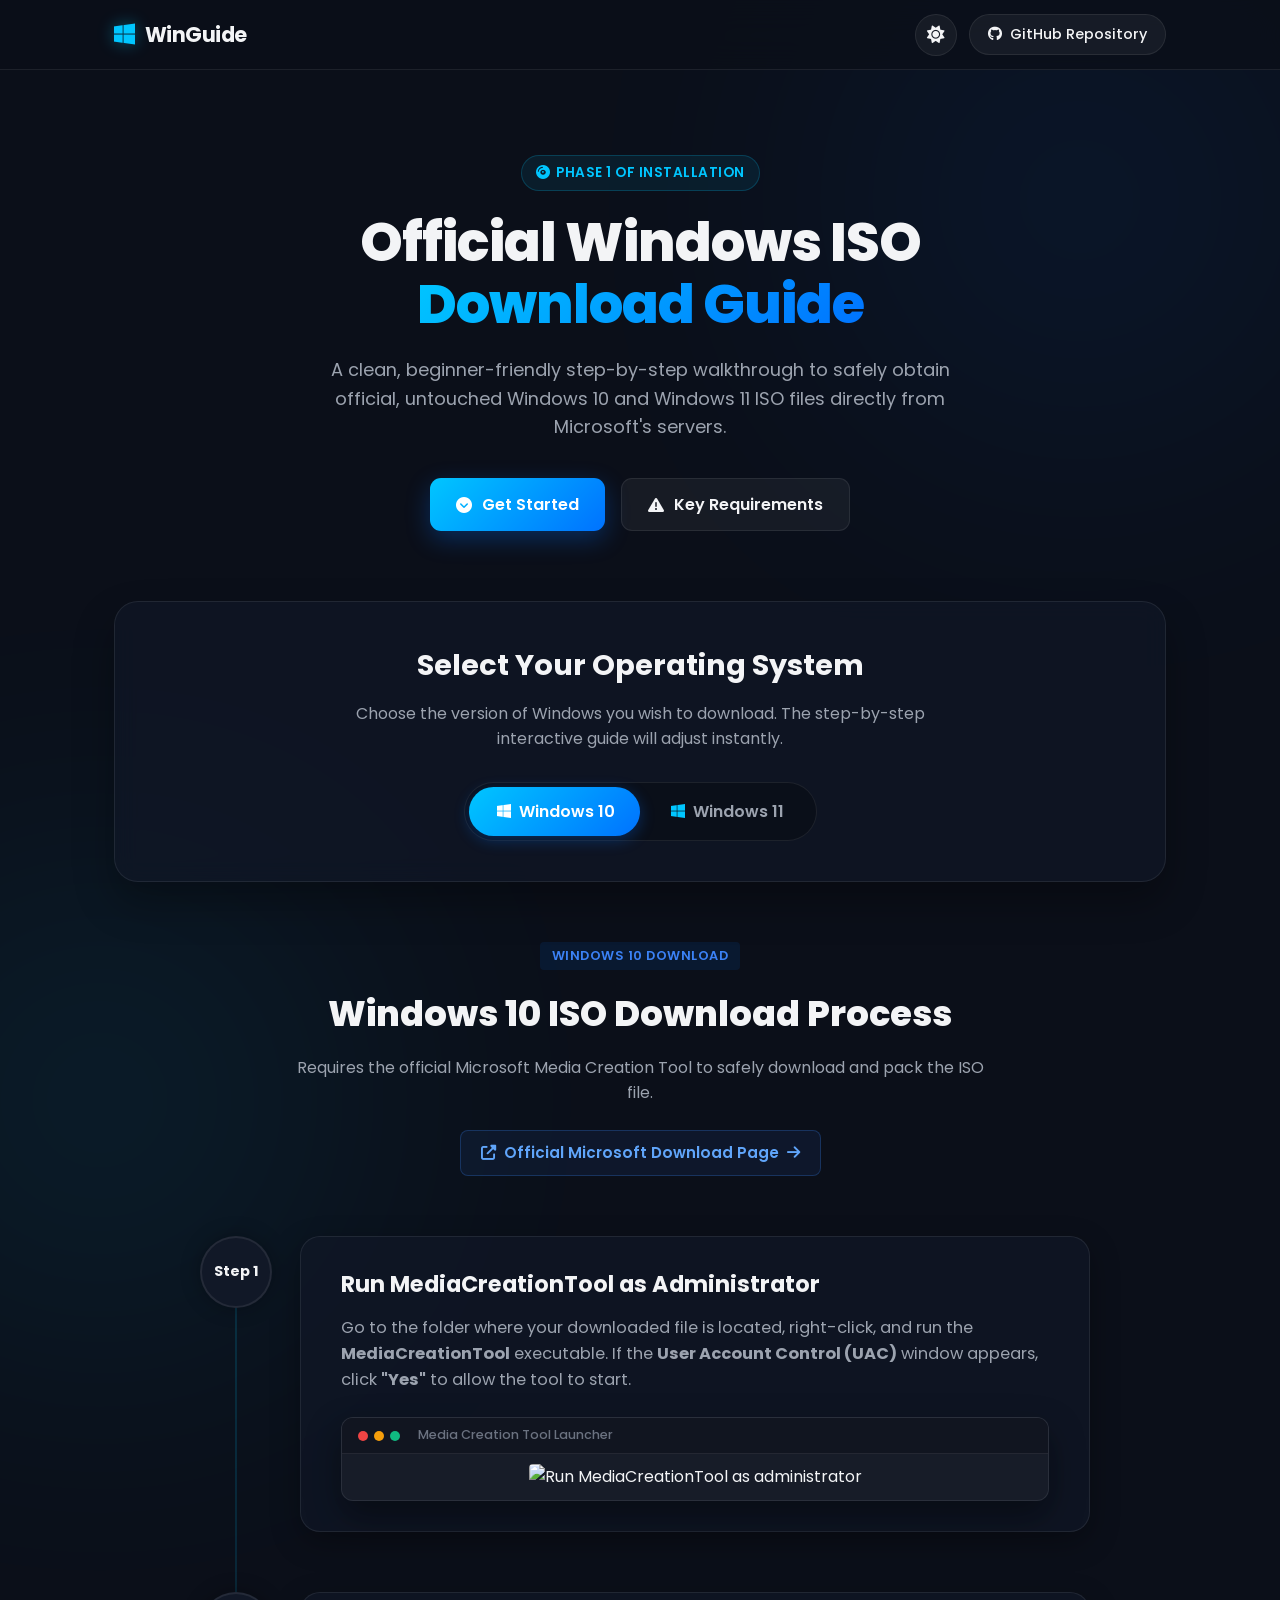
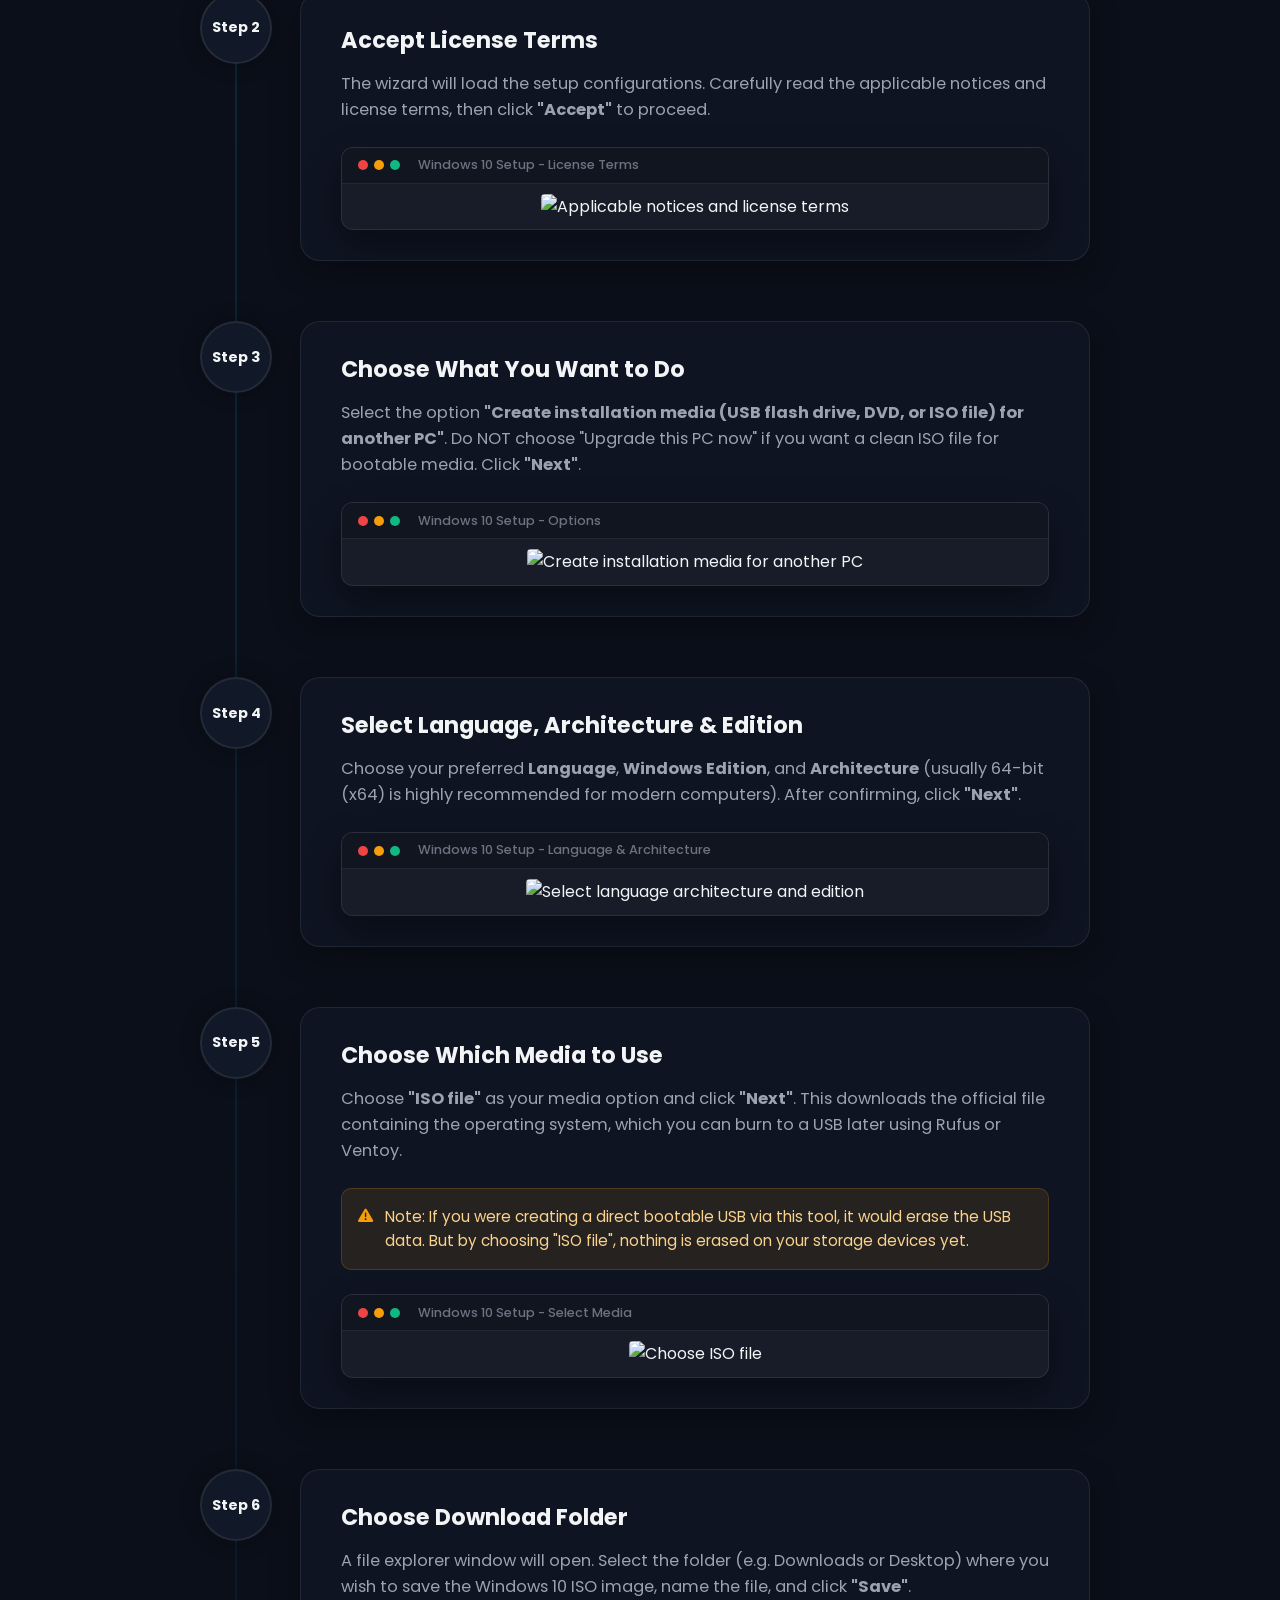
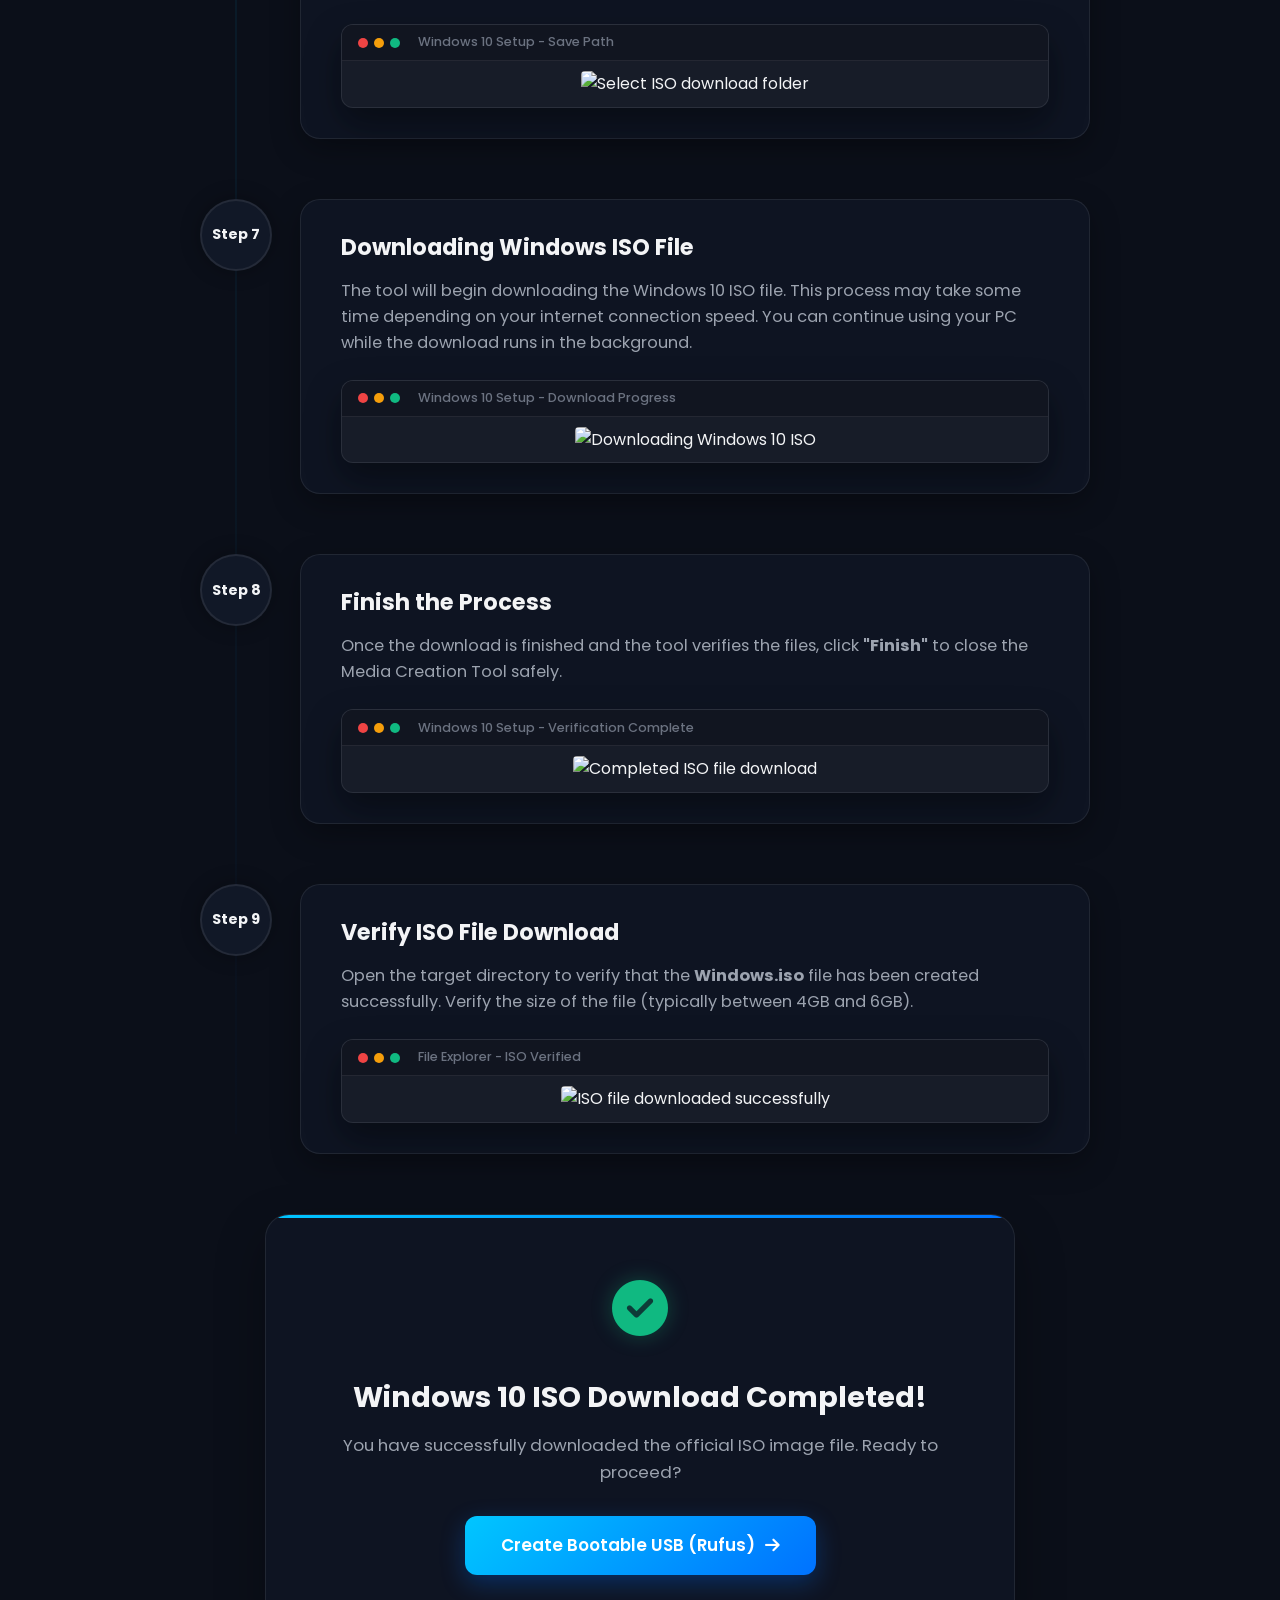
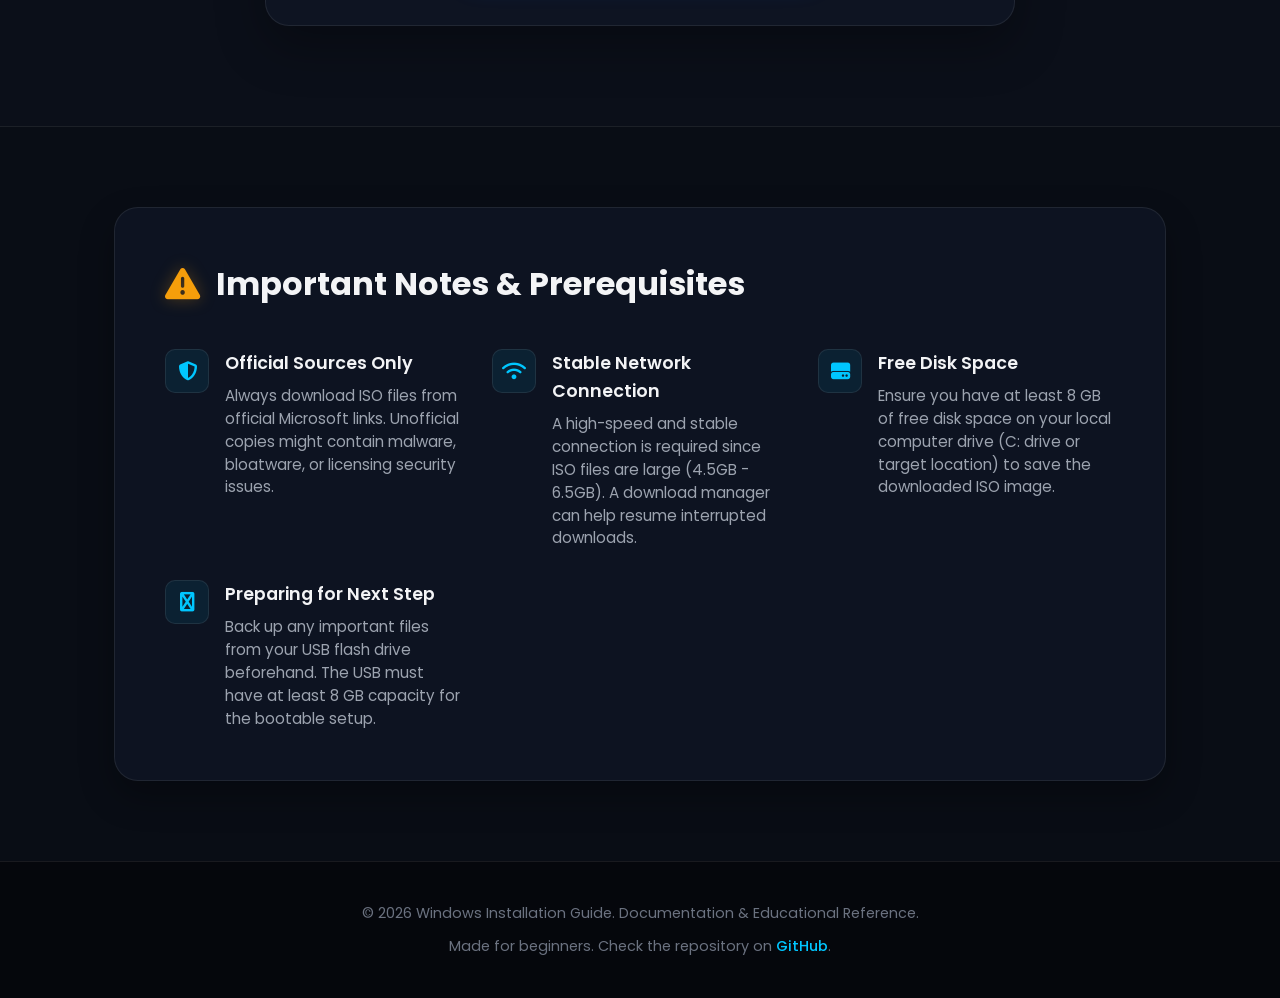
==== commit 096fd3a7: "style(01-Windows-ISO): darken light mode footer text and remove love symbol" ====
--- a/01-Windows-ISO/index.html
+++ b/01-Windows-ISO/index.html
@@ -477,7 +477,7 @@
     <footer class="main-footer">
         <div class="container footer-content">
             <p>&copy; 2026 Windows Installation Guide. Documentation & Educational Reference.</p>
-            <p>Made with <i class="fas fa-heart" style="color: #ef4444;"></i> for beginners. Check the repository on <a href="https://github.com/Shariar-Ahamed/Windows-Installation-Guide" target="_blank" class="footer-link">GitHub</a>.</p>
+            <p>Made for beginners. Check the repository on <a href="https://github.com/Shariar-Ahamed/Windows-Installation-Guide" target="_blank" class="footer-link">GitHub</a>.</p>
         </div>
     </footer>
 
--- a/01-Windows-ISO/style.css
+++ b/01-Windows-ISO/style.css
@@ -66,7 +66,7 @@
     
     --text-primary: #111827;
     --text-secondary: #4b5563;
-    --text-muted: #9ca3af;
+    --text-muted: #5e6b7e;
     
     --border-color: rgba(0, 0, 0, 0.08);
     --border-hover: rgba(0, 114, 255, 0.4);
@@ -282,8 +282,8 @@
    Hero Section
    ========================================================================== */
 .hero-section {
-    padding-top: 170px;
-    padding-bottom: 80px;
+    padding-top: 155px;
+    padding-bottom: 70px;
     text-align: center;
     position: relative;
 }
@@ -305,26 +305,26 @@
     font-weight: 600;
     text-transform: uppercase;
     letter-spacing: 0.5px;
-    margin-bottom: 24px;
+    margin-bottom: 20px;
     transition: var(--transition-smooth);
 }
 
 .hero-title {
     font-family: var(--font-header);
-    font-size: clamp(2.3rem, 5.5vw, 4rem);
+    font-size: clamp(2rem, 5vw, 3.4rem);
     font-weight: 800;
     line-height: 1.15;
     letter-spacing: -1px;
-    margin-bottom: 24px;
+    margin-bottom: 20px;
     color: var(--text-primary);
 }
 
 .hero-subtitle {
     color: var(--text-secondary);
-    font-size: clamp(1.05rem, 2vw, 1.25rem);
+    font-size: clamp(1rem, 1.8vw, 1.12rem);
     font-weight: 400;
-    max-width: 680px;
-    margin: 0 auto 40px auto;
+    max-width: 650px;
+    margin: 0 auto 36px auto;
 }
 
 .hero-actions {
@@ -339,8 +339,8 @@
     display: inline-flex;
     align-items: center;
     gap: 10px;
-    padding: 14px 28px;
-    border-radius: 12px;
+    padding: 13px 26px;
+    border-radius: 11px;
     font-size: 1rem;
     font-weight: 600;
     text-decoration: none;
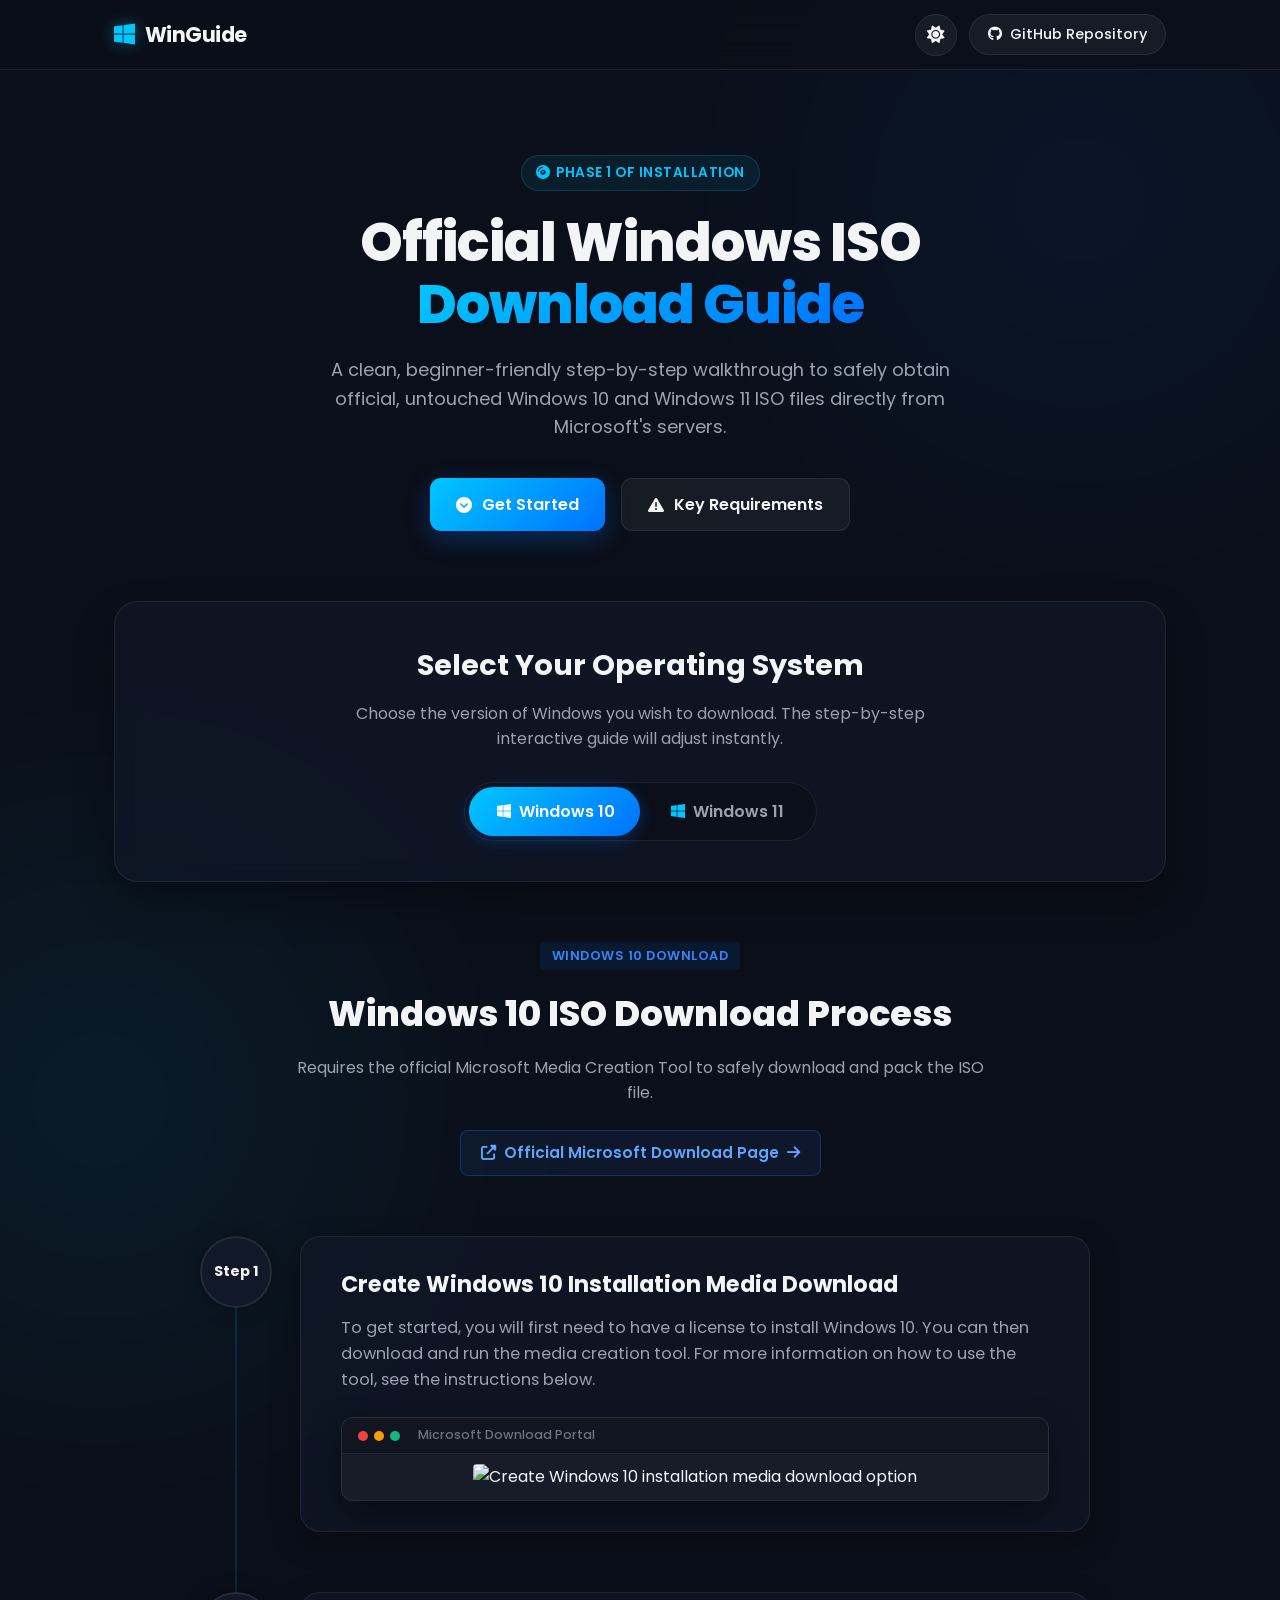
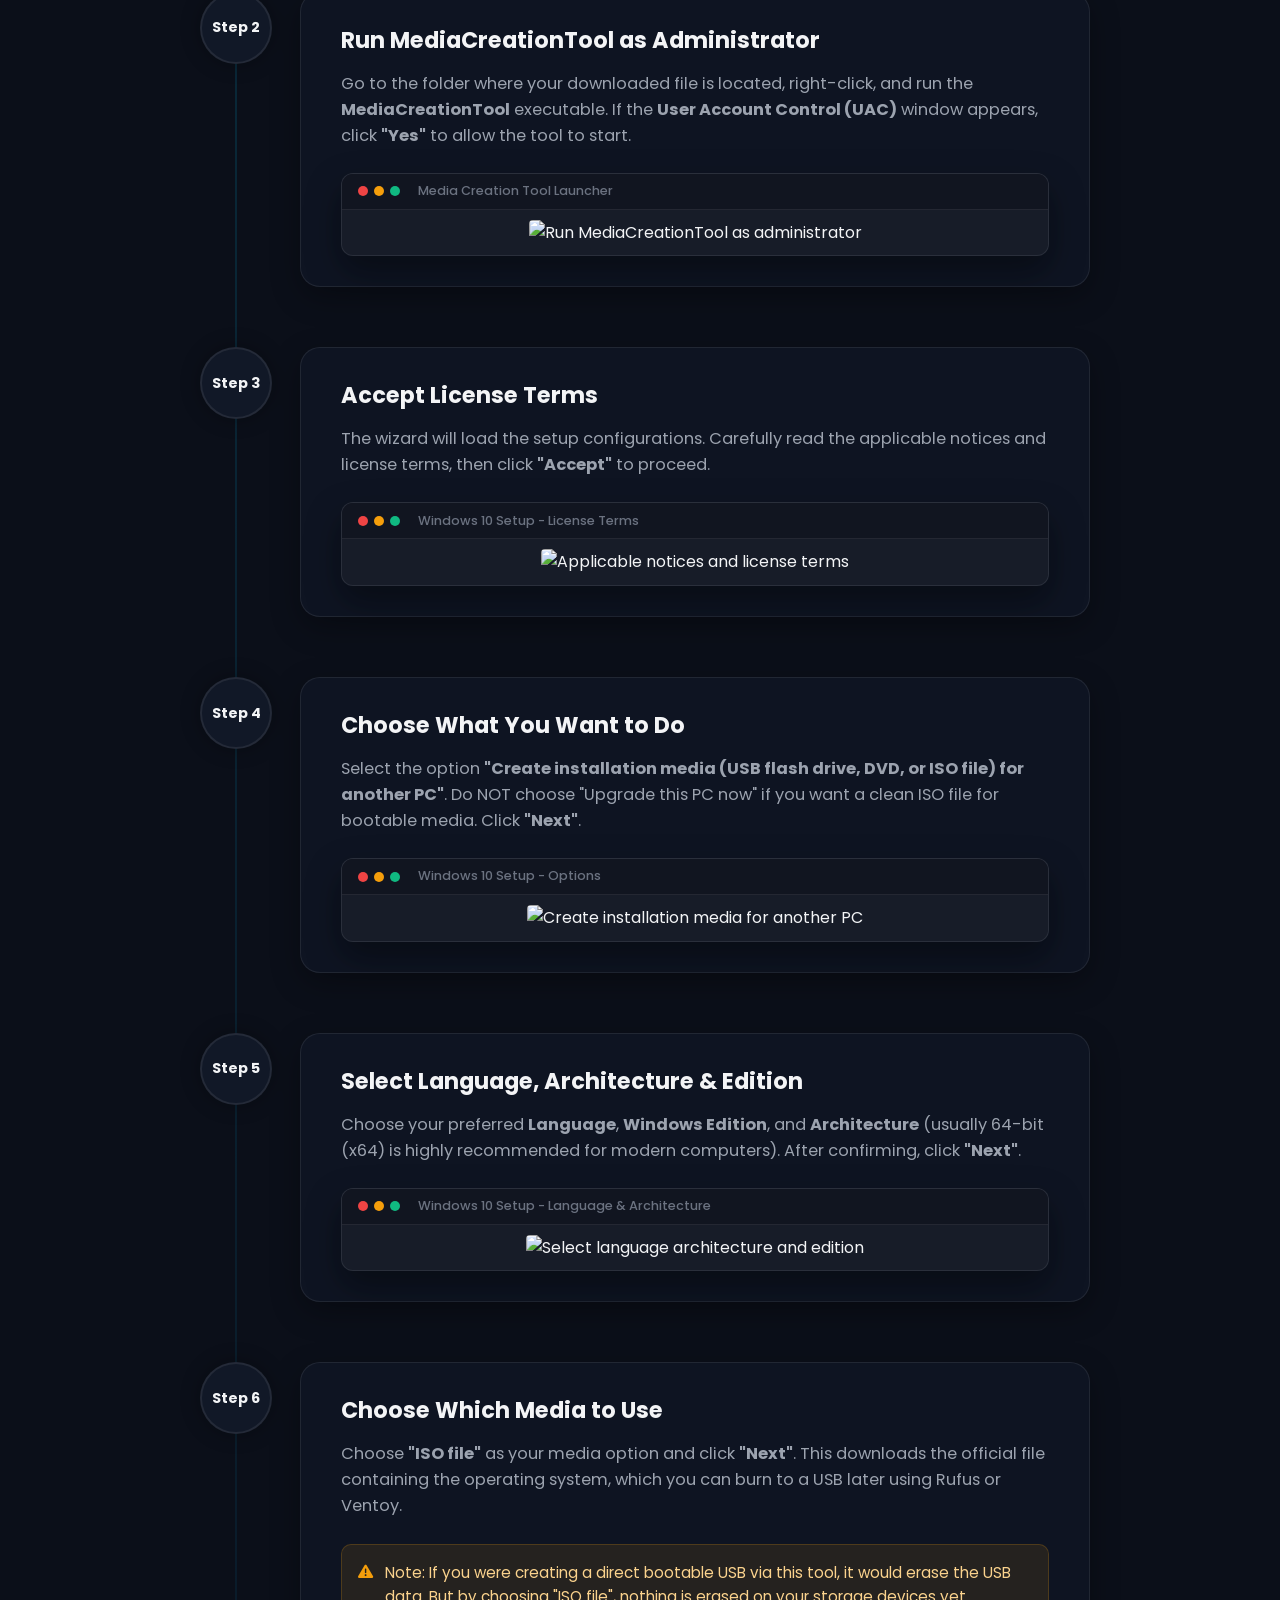
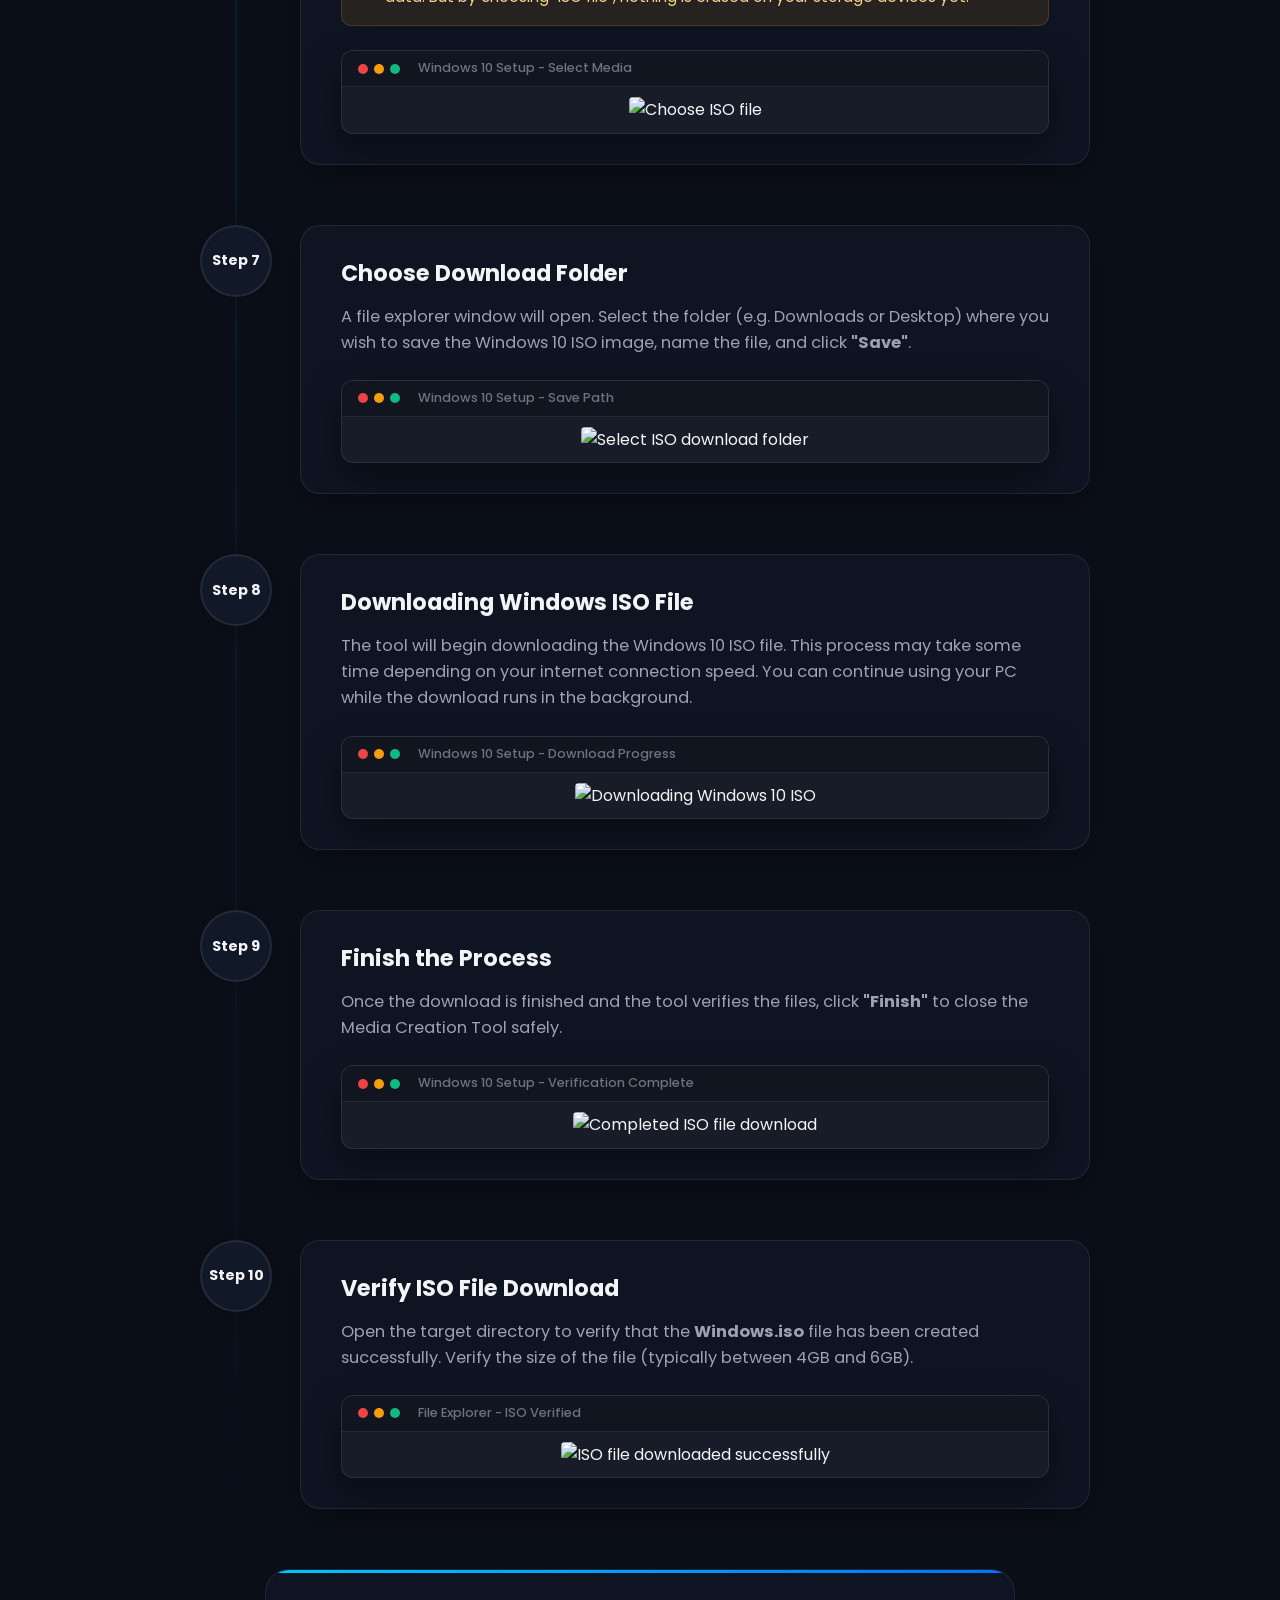
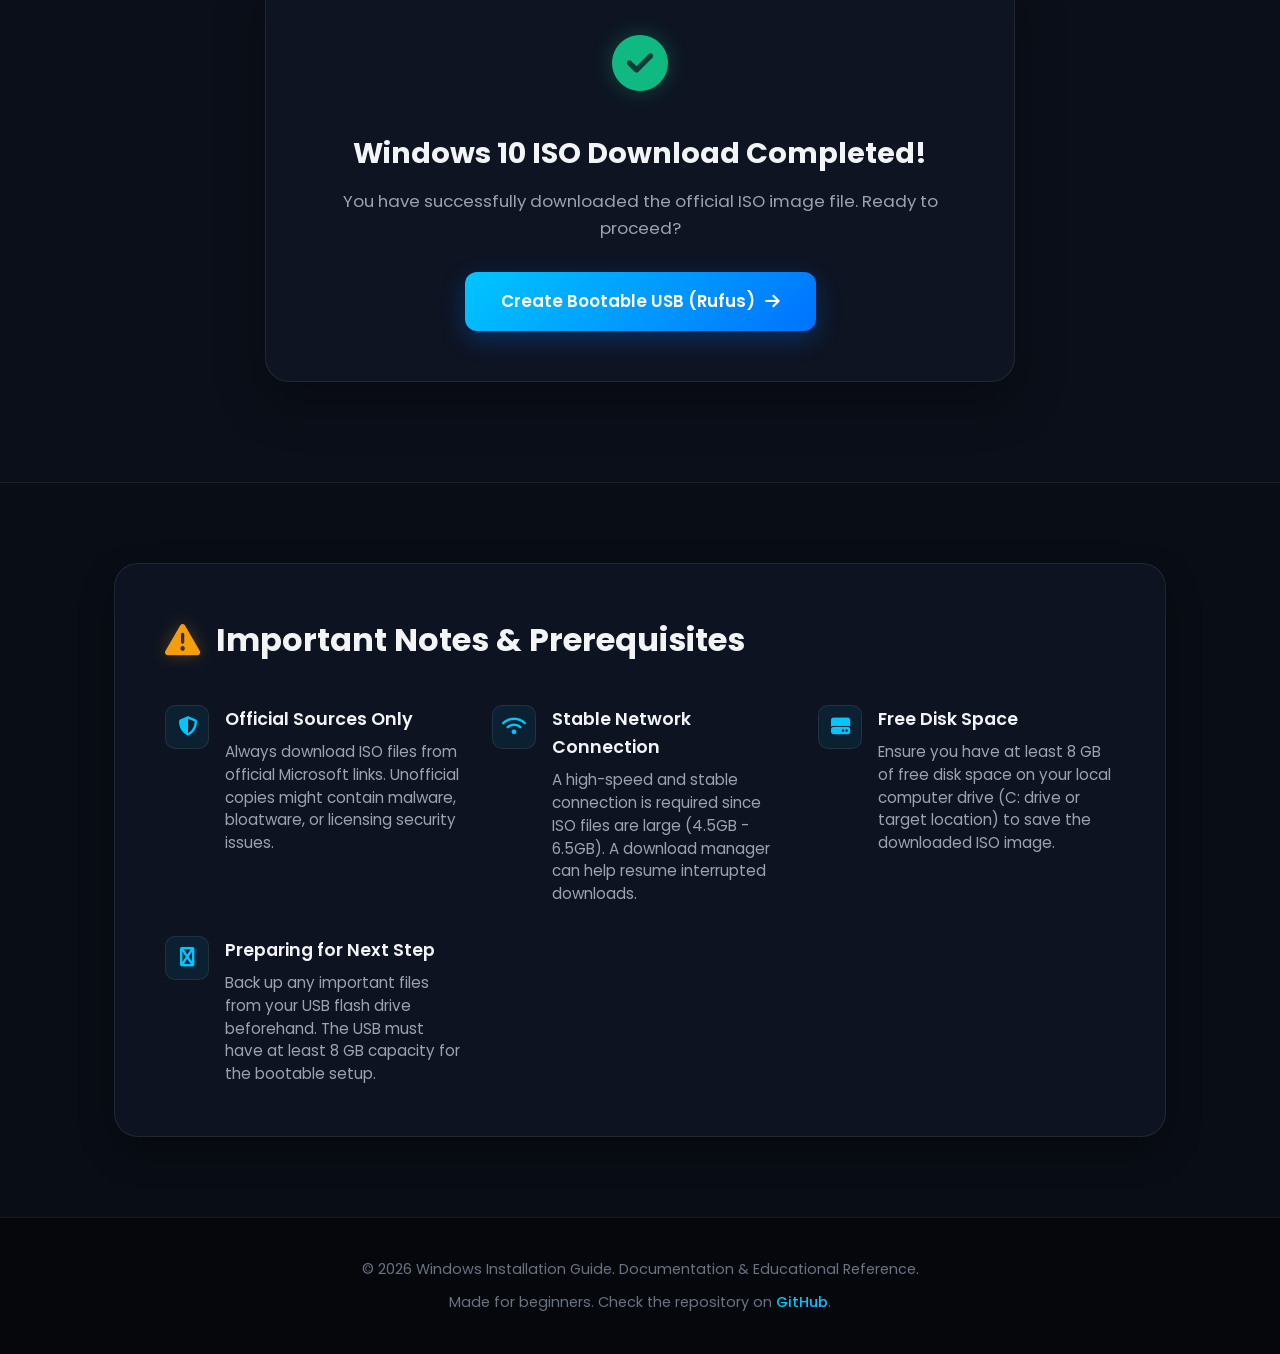
==== commit 6439d191: "feat: combine installation guides into a unified dashboard wiki and add MAS Guide" ====
--- a/01-Windows-ISO/index.html
+++ b/01-Windows-ISO/index.html
@@ -4,6 +4,8 @@
     <meta charset="UTF-8">
     <meta name="viewport" content="width=device-width, initial-scale=1.0">
     <title>Official Windows ISO Download Guide | Step-by-Step</title>
+    <!-- Favicon -->
+    <link rel="icon" type="image/svg+xml" href="data:image/svg+xml,%3Csvg xmlns='http://www.w3.org/2000/svg' viewBox='0 0 24 24'%3E%3Cpath fill='%230072ff' d='M0 3.449L9.75 2.1v9.45H0V3.449zM0 12.45h9.75v9.45L0 20.551v-8.1z'/%3E%3Cpath fill='%2300c6ff' d='M11.25 1.899L24 0v11.55H11.25V1.899zM11.25 12.45H24v11.55l-12.75-1.9v-9.65z'/%3E%3C/svg%3E">
     <!-- Meta tags for SEO -->
     <meta name="description" content="A premium, step-by-step interactive landing page guiding you on how to download official Windows 10 and Windows 11 ISO files directly from Microsoft.">
     <meta name="keywords" content="Windows 10, Windows 11, Download ISO, Official Windows ISO, Media Creation Tool, Microsoft, Guide">
@@ -106,19 +108,19 @@
                     <div class="step-card" id="w10-step-1">
                         <div class="step-badge">Step 1</div>
                         <div class="step-content">
-                            <h3 class="step-title">Run MediaCreationTool as Administrator</h3>
-                            <p class="step-text">
-                                Go to the folder where your downloaded file is located, right-click, and run the <strong>MediaCreationTool</strong> executable. If the <strong>User Account Control (UAC)</strong> window appears, click <strong>"Yes"</strong> to allow the tool to start.
-                            </p>
-                            <div class="window-mock">
-                                <div class="window-header">
-                                    <span class="dot dot-red"></span>
-                                    <span class="dot dot-yellow"></span>
-                                    <span class="dot dot-green"></span>
-                                    <span class="window-title-text">Media Creation Tool Launcher</span>
-                                </div>
-                                <div class="window-body">
-                                    <img src="https://i.postimg.cc/xTmRYmpc/Screenshot-2026-05-22-070928.png" alt="Run MediaCreationTool as administrator" class="step-image" loading="lazy">
+                            <h3 class="step-title">Create Windows 10 Installation Media Download</h3>
+                            <p class="step-text">
+                                To get started, you will first need to have a license to install Windows 10. You can then download and run the media creation tool. For more information on how to use the tool, see the instructions below.
+                            </p>
+                            <div class="window-mock">
+                                <div class="window-header">
+                                    <span class="dot dot-red"></span>
+                                    <span class="dot dot-yellow"></span>
+                                    <span class="dot dot-green"></span>
+                                    <span class="window-title-text">Microsoft Download Portal</span>
+                                </div>
+                                <div class="window-body">
+                                    <img src="https://i.postimg.cc/jdy6XFL5/image.png" alt="Create Windows 10 installation media download option" class="step-image" loading="lazy">
                                 </div>
                             </div>
                         </div>
@@ -128,19 +130,19 @@
                     <div class="step-card" id="w10-step-2">
                         <div class="step-badge">Step 2</div>
                         <div class="step-content">
-                            <h3 class="step-title">Accept License Terms</h3>
-                            <p class="step-text">
-                                The wizard will load the setup configurations. Carefully read the applicable notices and license terms, then click <strong>"Accept"</strong> to proceed.
-                            </p>
-                            <div class="window-mock">
-                                <div class="window-header">
-                                    <span class="dot dot-red"></span>
-                                    <span class="dot dot-yellow"></span>
-                                    <span class="dot dot-green"></span>
-                                    <span class="window-title-text">Windows 10 Setup - License Terms</span>
-                                </div>
-                                <div class="window-body">
-                                    <img src="https://i.postimg.cc/2jJcr202/Iso-1.png" alt="Applicable notices and license terms" class="step-image" loading="lazy">
+                            <h3 class="step-title">Run MediaCreationTool as Administrator</h3>
+                            <p class="step-text">
+                                Go to the folder where your downloaded file is located, right-click, and run the <strong>MediaCreationTool</strong> executable. If the <strong>User Account Control (UAC)</strong> window appears, click <strong>"Yes"</strong> to allow the tool to start.
+                            </p>
+                            <div class="window-mock">
+                                <div class="window-header">
+                                    <span class="dot dot-red"></span>
+                                    <span class="dot dot-yellow"></span>
+                                    <span class="dot dot-green"></span>
+                                    <span class="window-title-text">Media Creation Tool Launcher</span>
+                                </div>
+                                <div class="window-body">
+                                    <img src="https://i.postimg.cc/xTmRYmpc/Screenshot-2026-05-22-070928.png" alt="Run MediaCreationTool as administrator" class="step-image" loading="lazy">
                                 </div>
                             </div>
                         </div>
@@ -150,19 +152,19 @@
                     <div class="step-card" id="w10-step-3">
                         <div class="step-badge">Step 3</div>
                         <div class="step-content">
-                            <h3 class="step-title">Choose What You Want to Do</h3>
-                            <p class="step-text">
-                                Select the option <strong>"Create installation media (USB flash drive, DVD, or ISO file) for another PC"</strong>. Do NOT choose "Upgrade this PC now" if you want a clean ISO file for bootable media. Click <strong>"Next"</strong>.
-                            </p>
-                            <div class="window-mock">
-                                <div class="window-header">
-                                    <span class="dot dot-red"></span>
-                                    <span class="dot dot-yellow"></span>
-                                    <span class="dot dot-green"></span>
-                                    <span class="window-title-text">Windows 10 Setup - Options</span>
-                                </div>
-                                <div class="window-body">
-                                    <img src="https://i.postimg.cc/BvVYbpqG/Iso-2.png" alt="Create installation media for another PC" class="step-image" loading="lazy">
+                            <h3 class="step-title">Accept License Terms</h3>
+                            <p class="step-text">
+                                The wizard will load the setup configurations. Carefully read the applicable notices and license terms, then click <strong>"Accept"</strong> to proceed.
+                            </p>
+                            <div class="window-mock">
+                                <div class="window-header">
+                                    <span class="dot dot-red"></span>
+                                    <span class="dot dot-yellow"></span>
+                                    <span class="dot dot-green"></span>
+                                    <span class="window-title-text">Windows 10 Setup - License Terms</span>
+                                </div>
+                                <div class="window-body">
+                                    <img src="https://i.postimg.cc/2jJcr202/Iso-1.png" alt="Applicable notices and license terms" class="step-image" loading="lazy">
                                 </div>
                             </div>
                         </div>
@@ -172,19 +174,19 @@
                     <div class="step-card" id="w10-step-4">
                         <div class="step-badge">Step 4</div>
                         <div class="step-content">
-                            <h3 class="step-title">Select Language, Architecture & Edition</h3>
-                            <p class="step-text">
-                                Choose your preferred <strong>Language</strong>, <strong>Windows Edition</strong>, and <strong>Architecture</strong> (usually 64-bit (x64) is highly recommended for modern computers). After confirming, click <strong>"Next"</strong>.
-                            </p>
-                            <div class="window-mock">
-                                <div class="window-header">
-                                    <span class="dot dot-red"></span>
-                                    <span class="dot dot-yellow"></span>
-                                    <span class="dot dot-green"></span>
-                                    <span class="window-title-text">Windows 10 Setup - Language & Architecture</span>
-                                </div>
-                                <div class="window-body">
-                                    <img src="https://i.postimg.cc/7L0GJY4b/Iso-3.png" alt="Select language architecture and edition" class="step-image" loading="lazy">
+                            <h3 class="step-title">Choose What You Want to Do</h3>
+                            <p class="step-text">
+                                Select the option <strong>"Create installation media (USB flash drive, DVD, or ISO file) for another PC"</strong>. Do NOT choose "Upgrade this PC now" if you want a clean ISO file for bootable media. Click <strong>"Next"</strong>.
+                            </p>
+                            <div class="window-mock">
+                                <div class="window-header">
+                                    <span class="dot dot-red"></span>
+                                    <span class="dot dot-yellow"></span>
+                                    <span class="dot dot-green"></span>
+                                    <span class="window-title-text">Windows 10 Setup - Options</span>
+                                </div>
+                                <div class="window-body">
+                                    <img src="https://i.postimg.cc/BvVYbpqG/Iso-2.png" alt="Create installation media for another PC" class="step-image" loading="lazy">
                                 </div>
                             </div>
                         </div>
@@ -194,6 +196,28 @@
                     <div class="step-card" id="w10-step-5">
                         <div class="step-badge">Step 5</div>
                         <div class="step-content">
+                            <h3 class="step-title">Select Language, Architecture & Edition</h3>
+                            <p class="step-text">
+                                Choose your preferred <strong>Language</strong>, <strong>Windows Edition</strong>, and <strong>Architecture</strong> (usually 64-bit (x64) is highly recommended for modern computers). After confirming, click <strong>"Next"</strong>.
+                            </p>
+                            <div class="window-mock">
+                                <div class="window-header">
+                                    <span class="dot dot-red"></span>
+                                    <span class="dot dot-yellow"></span>
+                                    <span class="dot dot-green"></span>
+                                    <span class="window-title-text">Windows 10 Setup - Language & Architecture</span>
+                                </div>
+                                <div class="window-body">
+                                    <img src="https://i.postimg.cc/7L0GJY4b/Iso-3.png" alt="Select language architecture and edition" class="step-image" loading="lazy">
+                                </div>
+                            </div>
+                        </div>
+                    </div>
+
+                    <!-- Step 6 -->
+                    <div class="step-card" id="w10-step-6">
+                        <div class="step-badge">Step 6</div>
+                        <div class="step-content">
                             <h3 class="step-title">Choose Which Media to Use</h3>
                             <p class="step-text">
                                 Choose <strong>"ISO file"</strong> as your media option and click <strong>"Next"</strong>. This downloads the official file containing the operating system, which you can burn to a USB later using Rufus or Ventoy.
@@ -216,45 +240,23 @@
                         </div>
                     </div>
 
-                    <!-- Step 6 -->
-                    <div class="step-card" id="w10-step-6">
-                        <div class="step-badge">Step 6</div>
-                        <div class="step-content">
-                            <h3 class="step-title">Choose Download Folder</h3>
-                            <p class="step-text">
-                                A file explorer window will open. Select the folder (e.g. Downloads or Desktop) where you wish to save the Windows 10 ISO image, name the file, and click <strong>"Save"</strong>.
-                            </p>
-                            <div class="window-mock">
-                                <div class="window-header">
-                                    <span class="dot dot-red"></span>
-                                    <span class="dot dot-yellow"></span>
-                                    <span class="dot dot-green"></span>
-                                    <span class="window-title-text">Windows 10 Setup - Save Path</span>
-                                </div>
-                                <div class="window-body">
-                                    <img src="https://i.postimg.cc/Dy82zqtx/Iso-5.png" alt="Select ISO download folder" class="step-image" loading="lazy">
-                                </div>
-                            </div>
-                        </div>
-                    </div>
-
                     <!-- Step 7 -->
                     <div class="step-card" id="w10-step-7">
                         <div class="step-badge">Step 7</div>
                         <div class="step-content">
-                            <h3 class="step-title">Downloading Windows ISO File</h3>
-                            <p class="step-text">
-                                The tool will begin downloading the Windows 10 ISO file. This process may take some time depending on your internet connection speed. You can continue using your PC while the download runs in the background.
-                            </p>
-                            <div class="window-mock">
-                                <div class="window-header">
-                                    <span class="dot dot-red"></span>
-                                    <span class="dot dot-yellow"></span>
-                                    <span class="dot dot-green"></span>
-                                    <span class="window-title-text">Windows 10 Setup - Download Progress</span>
-                                </div>
-                                <div class="window-body">
-                                    <img src="https://i.postimg.cc/Qd7ShySs/Iso-6.png" alt="Downloading Windows 10 ISO" class="step-image" loading="lazy">
+                            <h3 class="step-title">Choose Download Folder</h3>
+                            <p class="step-text">
+                                A file explorer window will open. Select the folder (e.g. Downloads or Desktop) where you wish to save the Windows 10 ISO image, name the file, and click <strong>"Save"</strong>.
+                            </p>
+                            <div class="window-mock">
+                                <div class="window-header">
+                                    <span class="dot dot-red"></span>
+                                    <span class="dot dot-yellow"></span>
+                                    <span class="dot dot-green"></span>
+                                    <span class="window-title-text">Windows 10 Setup - Save Path</span>
+                                </div>
+                                <div class="window-body">
+                                    <img src="https://i.postimg.cc/Dy82zqtx/Iso-5.png" alt="Select ISO download folder" class="step-image" loading="lazy">
                                 </div>
                             </div>
                         </div>
@@ -264,19 +266,19 @@
                     <div class="step-card" id="w10-step-8">
                         <div class="step-badge">Step 8</div>
                         <div class="step-content">
-                            <h3 class="step-title">Finish the Process</h3>
-                            <p class="step-text">
-                                Once the download is finished and the tool verifies the files, click <strong>"Finish"</strong> to close the Media Creation Tool safely.
-                            </p>
-                            <div class="window-mock">
-                                <div class="window-header">
-                                    <span class="dot dot-red"></span>
-                                    <span class="dot dot-yellow"></span>
-                                    <span class="dot dot-green"></span>
-                                    <span class="window-title-text">Windows 10 Setup - Verification Complete</span>
-                                </div>
-                                <div class="window-body">
-                                    <img src="https://i.postimg.cc/xTpTns8x/Iso-7.png" alt="Completed ISO file download" class="step-image" loading="lazy">
+                            <h3 class="step-title">Downloading Windows ISO File</h3>
+                            <p class="step-text">
+                                The tool will begin downloading the Windows 10 ISO file. This process may take some time depending on your internet connection speed. You can continue using your PC while the download runs in the background.
+                            </p>
+                            <div class="window-mock">
+                                <div class="window-header">
+                                    <span class="dot dot-red"></span>
+                                    <span class="dot dot-yellow"></span>
+                                    <span class="dot dot-green"></span>
+                                    <span class="window-title-text">Windows 10 Setup - Download Progress</span>
+                                </div>
+                                <div class="window-body">
+                                    <img src="https://i.postimg.cc/Qd7ShySs/Iso-6.png" alt="Downloading Windows 10 ISO" class="step-image" loading="lazy">
                                 </div>
                             </div>
                         </div>
@@ -285,6 +287,28 @@
                     <!-- Step 9 -->
                     <div class="step-card" id="w10-step-9">
                         <div class="step-badge">Step 9</div>
+                        <div class="step-content">
+                            <h3 class="step-title">Finish the Process</h3>
+                            <p class="step-text">
+                                Once the download is finished and the tool verifies the files, click <strong>"Finish"</strong> to close the Media Creation Tool safely.
+                            </p>
+                            <div class="window-mock">
+                                <div class="window-header">
+                                    <span class="dot dot-red"></span>
+                                    <span class="dot dot-yellow"></span>
+                                    <span class="dot dot-green"></span>
+                                    <span class="window-title-text">Windows 10 Setup - Verification Complete</span>
+                                </div>
+                                <div class="window-body">
+                                    <img src="https://i.postimg.cc/xTpTns8x/Iso-7.png" alt="Completed ISO file download" class="step-image" loading="lazy">
+                                </div>
+                            </div>
+                        </div>
+                    </div>
+
+                    <!-- Step 10 -->
+                    <div class="step-card" id="w10-step-10">
+                        <div class="step-badge">Step 10</div>
                         <div class="step-content">
                             <h3 class="step-title">Verify ISO File Download</h3>
                             <p class="step-text">
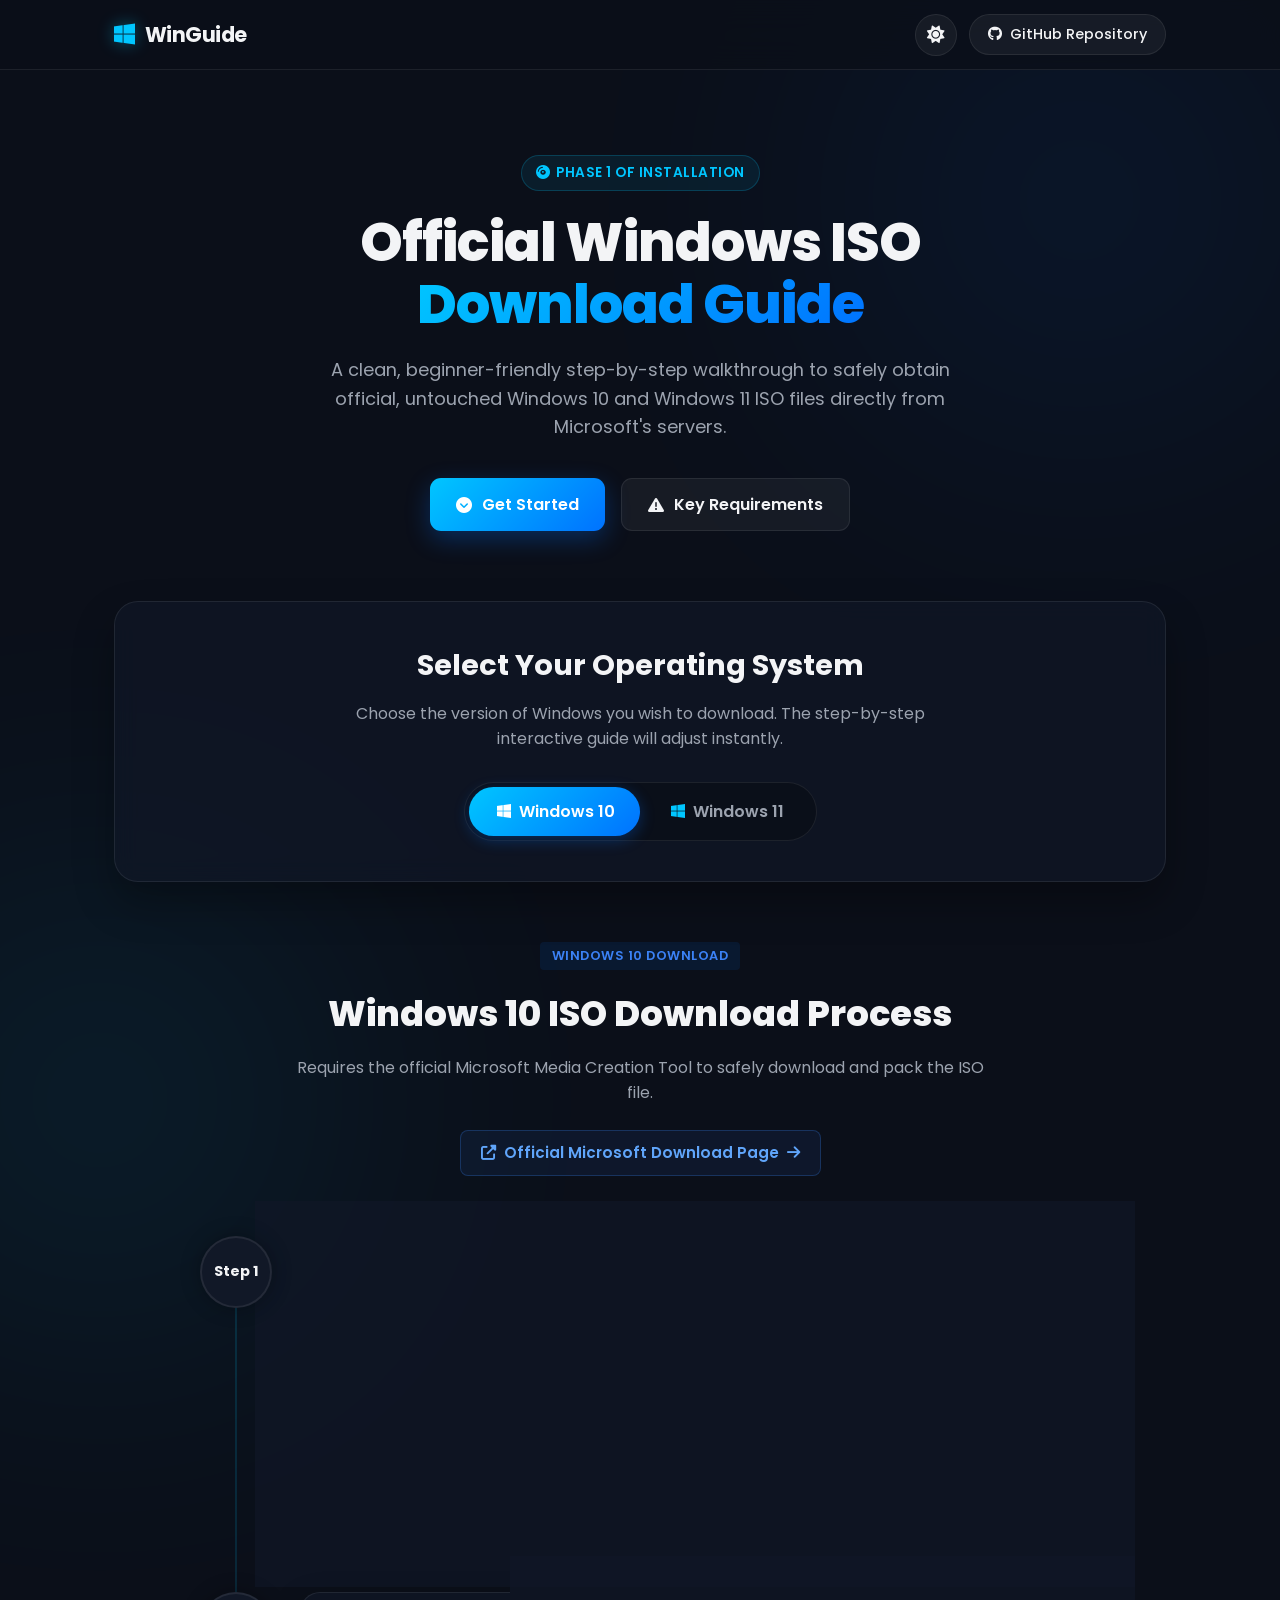
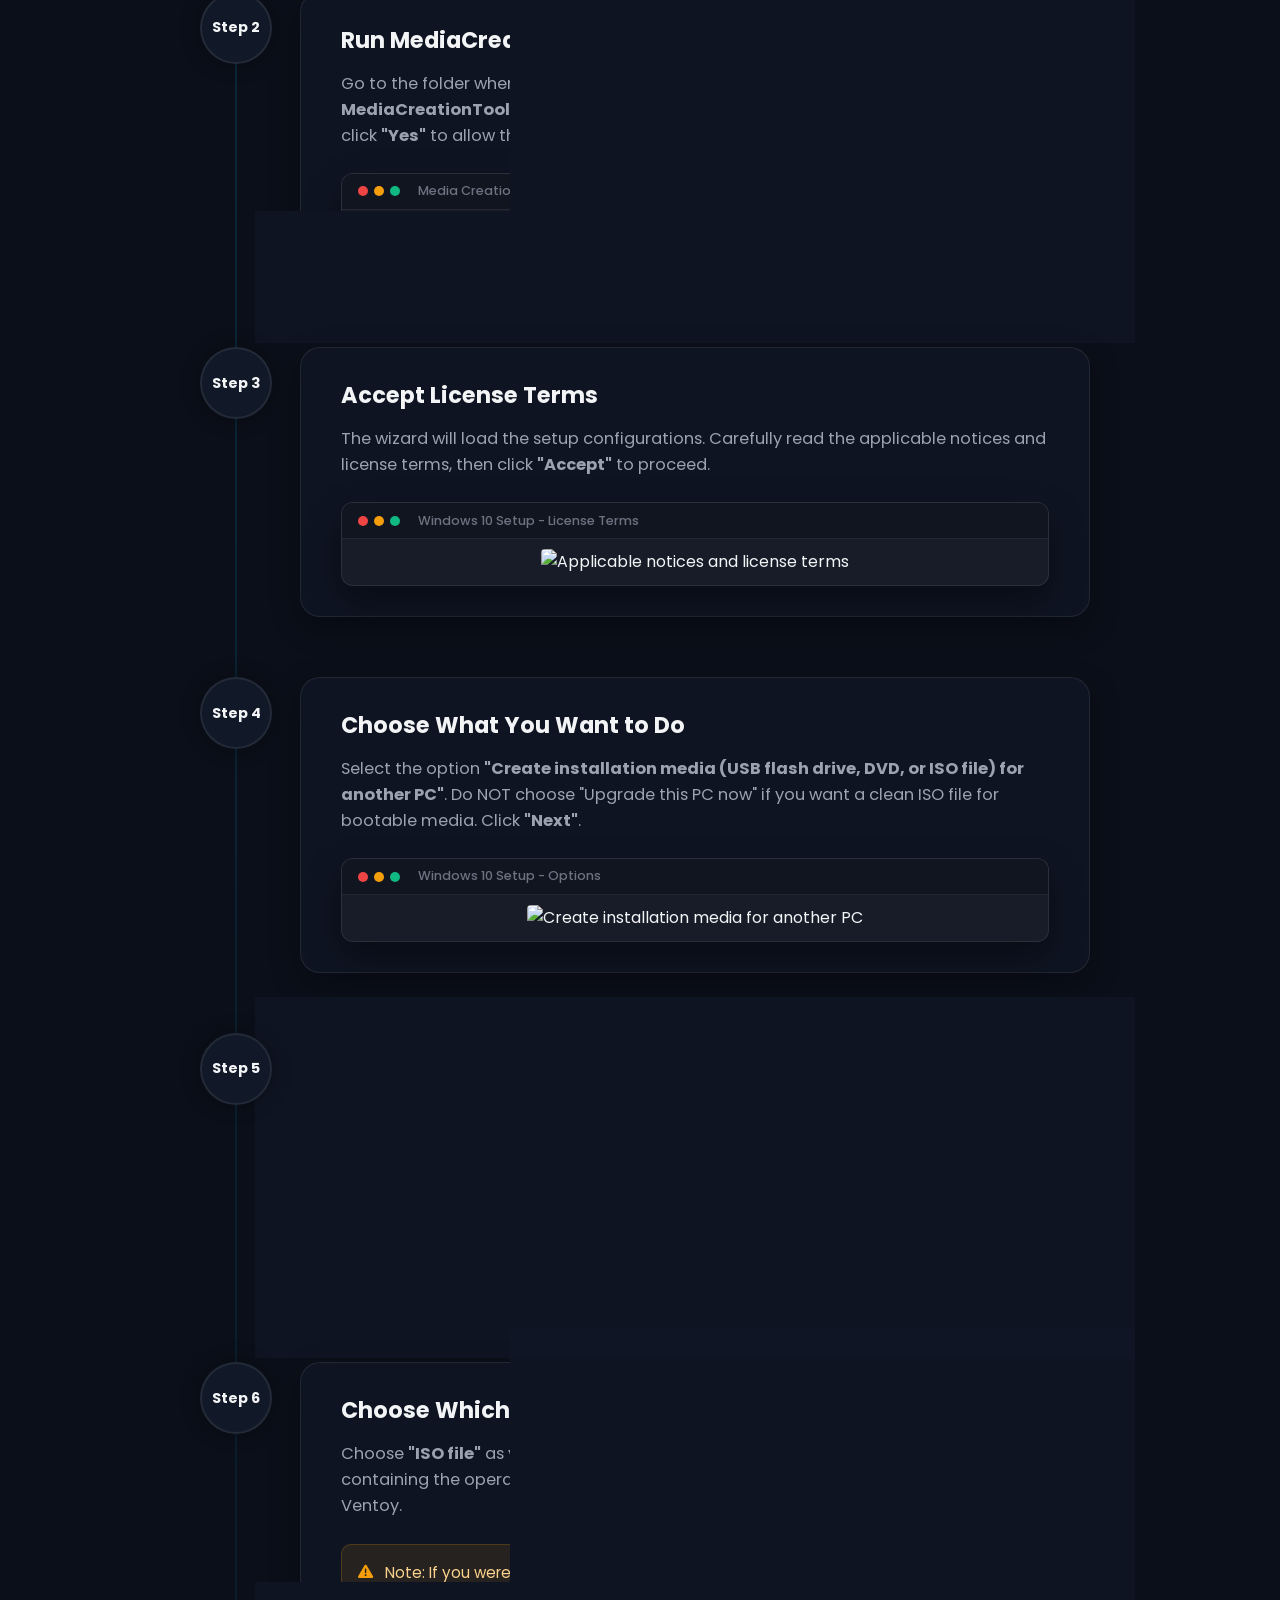
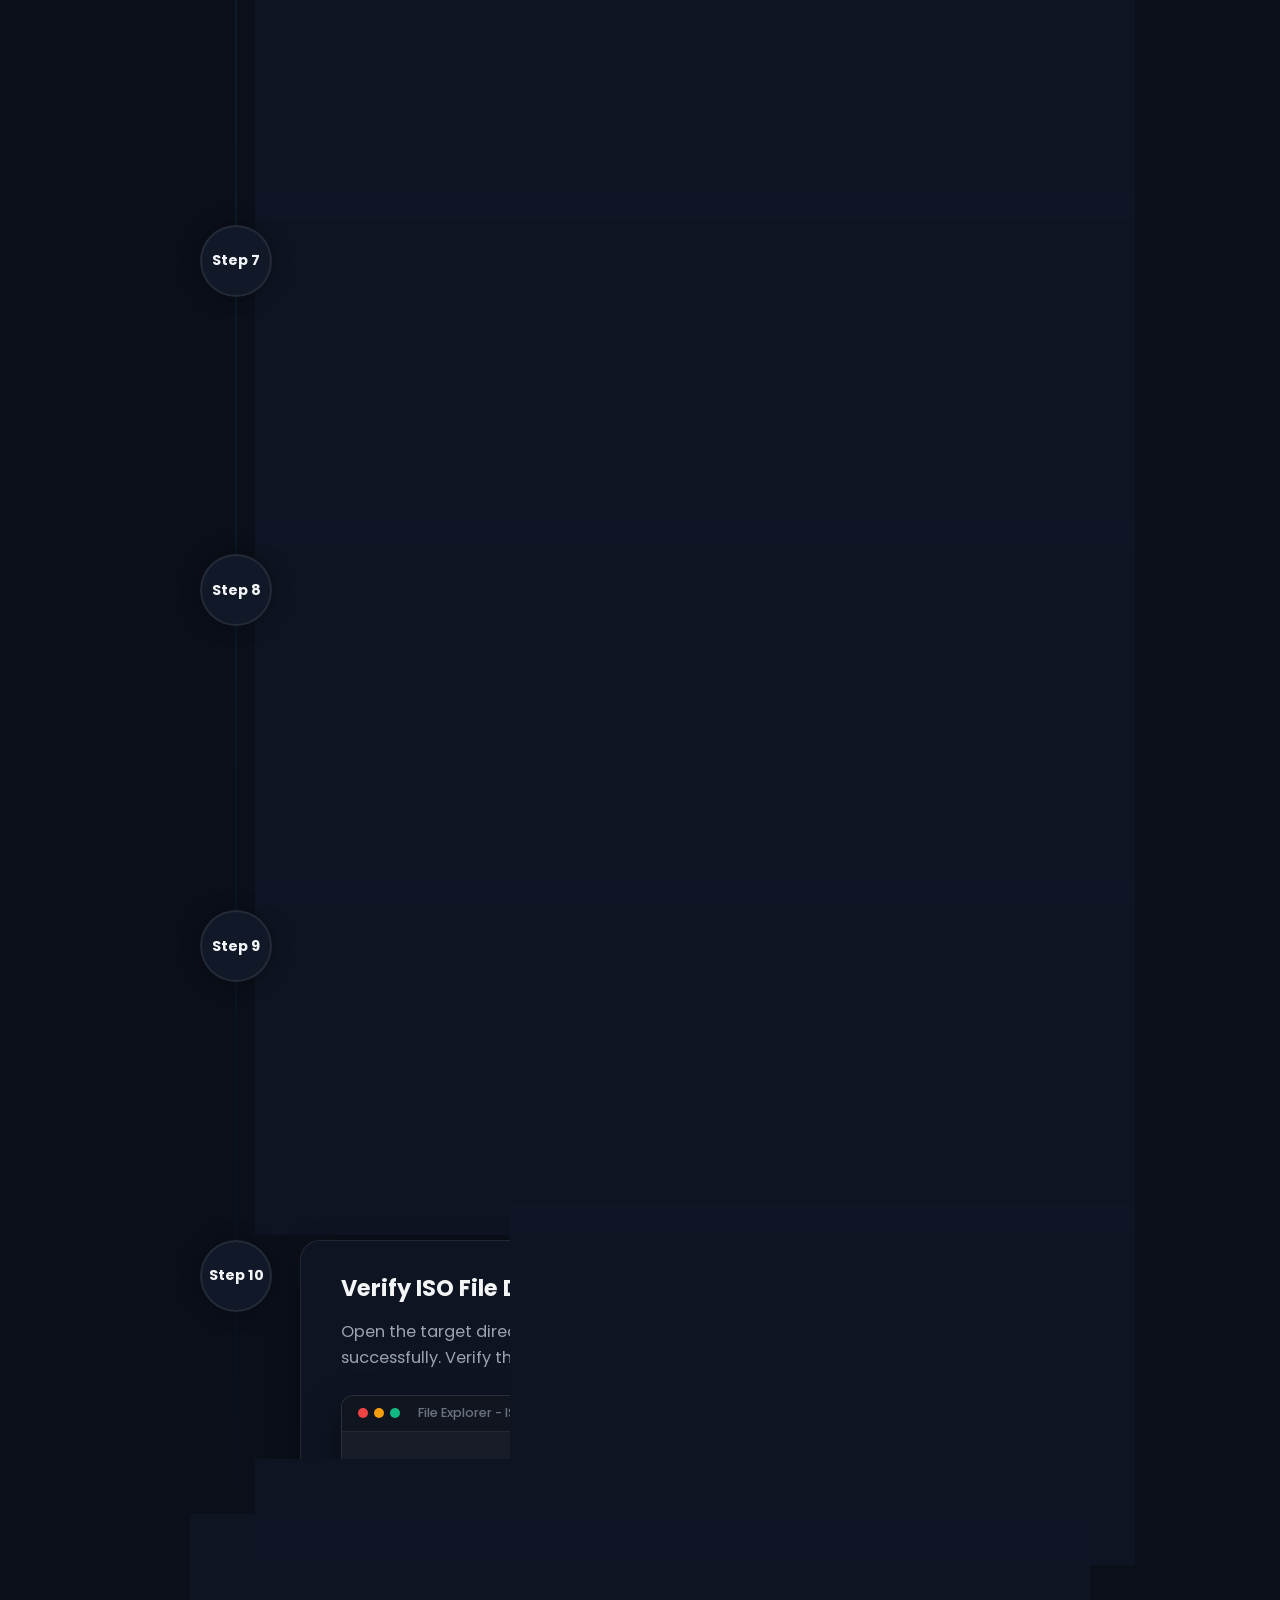
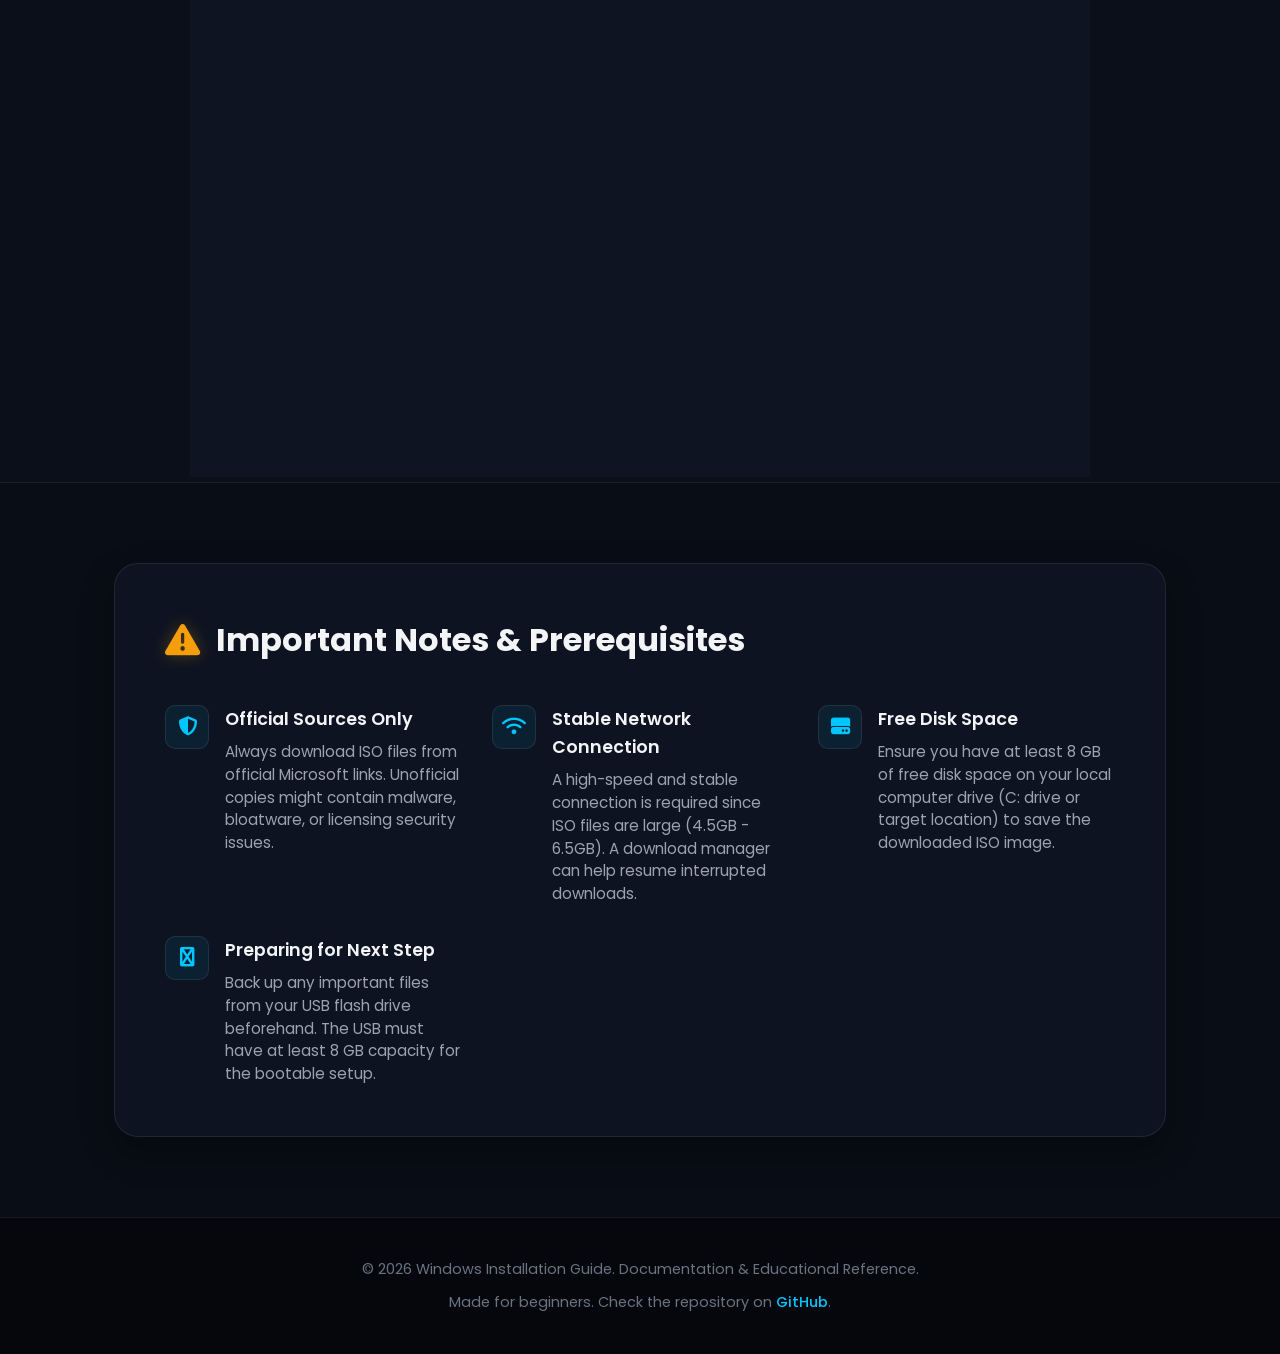
==== commit a2e32037: "fix: download win-11-4 image locally to prevent postimg hotlinking block on GitHub Pages" ====
--- a/01-Windows-ISO/index.html
+++ b/01-Windows-ISO/index.html
@@ -436,7 +436,7 @@
                                     <span class="window-title-text">Browser Downloads History</span>
                                 </div>
                                 <div class="window-body">
-                                    <img src="https://i.postimg.cc/tTV24RhD/win-11-4.png" alt="Verify Windows 11 ISO download" class="step-image" loading="lazy">
+                                    <img src="win-11-4.png" alt="Verify Windows 11 ISO download" class="step-image" loading="lazy">
                                 </div>
                             </div>
                         </div>
